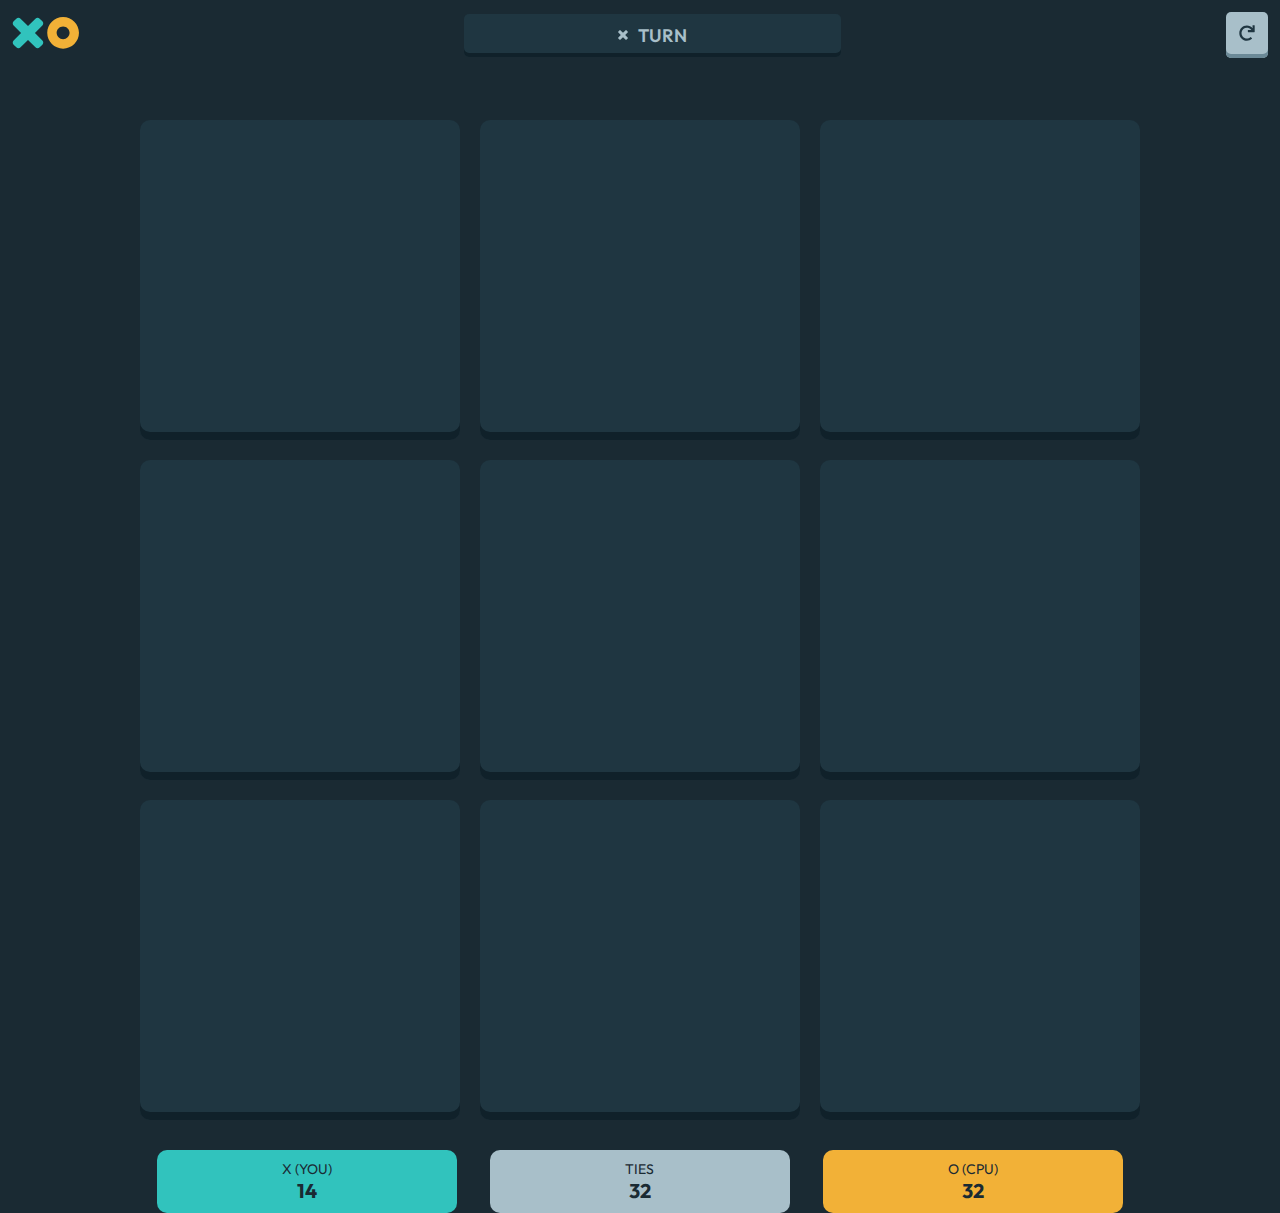
==== homeGame.html @ 48640c66 "feat(add):first commit" ====
<!DOCTYPE html>
<html lang="fr-FR">
	<head>
		<meta charset="UTF-8" />
		<meta name="viewport" content="width=device-width, initial-scale=1.0" />
		<link rel="stylesheet" type="text/css" href="./homeGame.css" />
		<title>Document</title>
	</head>
	<body>
		<header>
			<nav>
				<div class="nav-img">
					<img src="./assets/croix-color-blue.svg" alt="croix-blue" />
					<img src="./assets/oval-orange.svg" alt="oval-orange" />
				</div>
				<div class="turn-di">
					<img src="./assets/croix-silver.svg" alt="croix-silver" />
					<span>TURN</span>
				</div>
				<div class="restart">
					<img src="./assets/restar-icon.svg" alt="restart-icon" />
				</div>
			</nav>
		</header>
		<main>
			<section class="area-game">
				<div class="grid">
					<button class="grid-case"></button>
					<button class="grid-case"></button>
					<button class="grid-case"></button>
					<button class="grid-case"></button>
					<button class="grid-case"></button>
					<button class="grid-case"></button>
					<button class="grid-case"></button>
					<button class="grid-case"></button>
					<button class="grid-case"></button>
				</div>
				<div class="tab-score">
					<div class="first score-tab">
						<span class="little-span">X (YOU)</span>
						<span class="gras-span">14</span>
					</div>
					<div class="second score-tab">
						<span class="little-span">TIES</span>
						<span class="gras-span">32</span>
					</div>
					<div class="third score-tab">
						<span class="little-span">O (CPU)</span>
						<span class="gras-span">32</span>
					</div>
				</div>
			</section>
		</main>
	</body>
</html>
---- homeGame.css ----
@import url("https://fonts.googleapis.com/css2?family=Antonio:wght@100..700&family=Barlow:ital,wght@0,100;0,200;0,300;0,400;0,500;0,600;0,700;0,800;0,900;1,100;1,200;1,300;1,400;1,500;1,600;1,700;1,800;1,900&family=Bayon&family=Big+Shoulders+Display:wght@100..900&family=Chango&family=DM+Serif+Display:ital@0;1&family=Fira+Code:wght@300..700&family=Fraunces:ital,opsz,wght@0,9..144,100..900;1,9..144,100..900&family=Inter:ital,opsz,wght@0,14..32,100..900;1,14..32,100..900&family=JetBrains+Mono:ital,wght@0,100..800;1,100..800&family=Jua&family=Karla:ital,wght@0,200..800;1,200..800&family=League+Spartan:wght@100..900&family=Martian+Mono:wght@100..800&family=Nunito:ital,wght@0,200..1000;1,200..1000&family=Outfit:wght@100..900&family=Pixelify+Sans:wght@400..700&family=Public+Sans:ital,wght@0,100..900;1,100..900&family=Red+Hat+Text:ital,wght@0,300..700;1,300..700&family=Roboto:ital,wght@0,100;0,300;0,400;0,500;0,700;0,900;1,100;1,300;1,400;1,500;1,700;1,900&display=swap");

* {
	padding: 0;
	margin: 0;
	box-sizing: border-box;
}
:root {
	--dark-navy: rgba(26, 42, 51, 1);
	--semi-dark-navi: rgba(31, 54, 65, 1);
	--silver: rgba(168, 191, 201, 1);
	--silver-hover: rgba(219, 232, 237, 1);
	--light-blue: rgba(49, 195, 189, 1);
	--light-blue-hover: rgba(101, 233, 228, 1);
	--light-yellow: rgba(242, 177, 55, 1);
	--light-yellow-hover: rgba(255, 200, 96, 1);
}

body {
	background-color: var(--dark-navy);
	font-family: "Outfit", serif;
	display: flex;
	flex-direction: column;
	gap: 50px;
	align-items: center;
}

header {
	width: 100%;
	display: flex;
}

nav {
	display: flex;
	flex-direction: row;
	justify-content: space-between;
	align-items: center;
	width: 100%;
	padding: 12px;
}

.turn-di {
	display: flex;
	padding: 10px;
	width: 30%;
	align-items: center;
	gap: 10px;
	border-radius: 5px;
	color: var(--silver);
	font-size: 18px;
	justify-content: center;
	font-weight: 600;
	flex-direction: row;
	background-color: var(--semi-dark-navi);
	box-shadow: 0px -4px 0px 0px rgba(16, 33, 42, 1) inset;
}
.turn-di img {
	width: 10px;
}

.restart {
	background-color: var(--silver);
	box-shadow: 0px -4px 0px 0px rgba(107, 137, 151, 1) inset;
	padding: 13px;
	border-radius: 5px;
}
main {
	width: 100%;
	display: flex;
	flex-direction: column;
	align-items: center;
}
.area-game {
	display: flex;
	flex-direction: column;
	gap: 30px;
}

.grid {
	display: grid;
	grid-template-columns: repeat(3, 25vw);
	grid-template-rows: repeat(3, 25vw);
	grid-gap: 20px;
}

.grid-case {
	border-radius: 10px;
	box-shadow: 0px -8px 0px 0px rgba(16, 33, 42, 1) inset;
	background-color: rgba(31, 54, 65, 1);
	border: none;
}
.grid-case img {
	width: 40px;
}

.tab-score {
	display: flex;
	flex-direction: row;
	justify-content: space-around;
}

.score-tab {
	display: flex;
	flex-direction: column;
	padding: 10px;
	width: 30%;
	align-items: center;
	border-radius: 10px;
	color: var(--dark-navy);
}
.first {
	background-color: var(--light-blue);
}
.second {
	background-color: var(--silver);
}
.third {
	background-color: var(--light-yellow);
}

.gras-span {
	font-size: 20px;
	font-weight: 700;
}
.little-span {
	font-weight: 400;
	font-size: 14px;
}
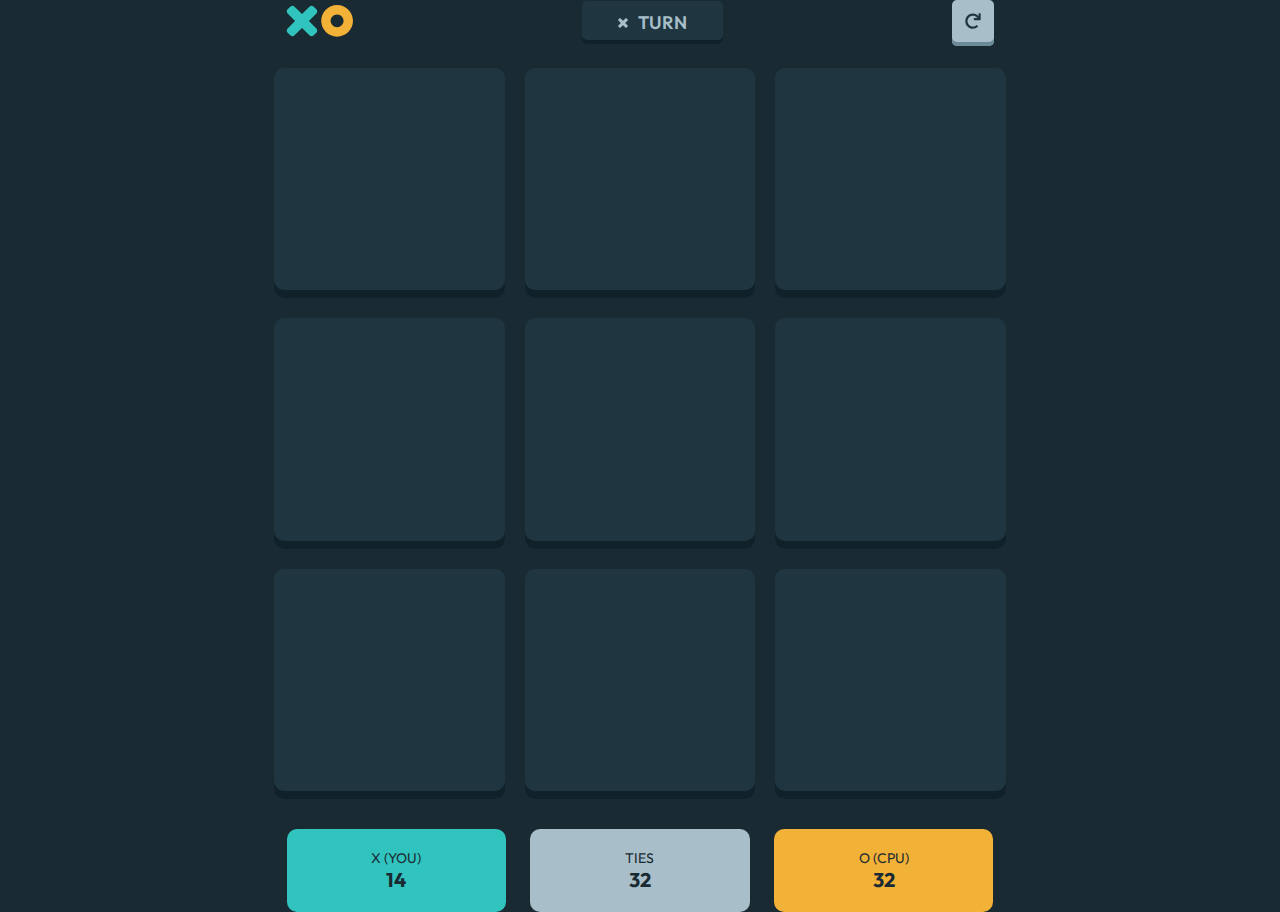
==== commit 0aa3c06d: "feat(add):first commit" ====
--- a/homeGame.html
+++ b/homeGame.html
@@ -3,10 +3,12 @@
 	<head>
 		<meta charset="UTF-8" />
 		<meta name="viewport" content="width=device-width, initial-scale=1.0" />
+		<link rel="stylesheet" href="homeBand.css">
 		<link rel="stylesheet" type="text/css" href="./homeGame.css" />
 		<title>Document</title>
 	</head>
 	<body>
+		<div class="full">
 		<header>
 			<nav>
 				<div class="nav-img">
@@ -51,5 +53,72 @@
 				</div>
 			</section>
 		</main>
-	</body>
+	</div>
+	<!-- <!-- <div class="first-banderole">
+		<span>OH NO, YOU LOST...</span>
+		<div class="img-text">
+			<img src="./assets/oval-orange.svg" alt="oval-orange">
+			<p>TAKES THE ROUND</p>
+		</div>
+		<div class="btn-band">
+			<button class="silver">QUIT</button>
+			<button class="orange">NEXT ROUND	</button>
+		</div>
+	</div> -->
+	<!-- <div class="second-banderole">
+		<span>YOU WON!</span>
+		<div class="img-text">
+			<img src="./assets/croix-color-blue.svg" alt="oval-orange">
+			<p>TAKES THE ROUND</p>
+		</div>
+		<div class="btn-band">
+			<button class="silver">QUIT</button>
+			<button class="orange">NEXT ROUND	</button>
+		</div>
+	</div> -->
+	<!-- <div class="third-banderole">
+
+		<div class="img-text">
+			<p>RESTART GAME?</p>
+		</div>
+		<div class="btn-band">
+			<button class="silver">NO, CANCEL</button>
+			<button class="orange">YES, RESTART</button>
+		</div>
+	</div> -->
+	<!-- <div class="four-banderole">
+		<span>PLAYER 1 WIN!</span>
+		<div class="img-text">
+			<img src="./assets/oval-orange.svg" alt="oval-orange">
+			<p>TAKES THE ROUND</p>
+		</div>
+		<div class="btn-band">
+			<button class="silver">QUIT</button>
+			<button class="orange">NEXT ROUND	</button>
+		</div>
+	</div> -->
+	<!-- <div class="five-banderole">
+		<span>PLAYER 2 WIN!</span>
+		<div class="img-text">
+			<img src="./assets/croix-color-blue.svg" alt="croix-blue">
+			<p>TAKES THE ROUND</p>
+		</div>
+		<div class="btn-band">
+			<button class="silver">QUIT</button>
+			<button class="orange">NEXT ROUND	</button>
+		</div>
+	</div> -->
+	<!-- <div class="six-banderole">
+
+		<div class="img-text">
+
+			<p>ROUND TIED</p>
+		</div>
+		<div class="btn-band">
+			<button class="silver">QUIT</button>
+			<button class="orange">NEXT ROUND	</button>
+		</div>
+	</div> -->
+	<script src="./script.js"></script>
+</body>
 </html>
--- a/homeBand.css
+++ b/homeBand.css
@@ -0,0 +1,437 @@
+@import url("https://fonts.googleapis.com/css2?family=Antonio:wght@100..700&family=Barlow:ital,wght@0,100;0,200;0,300;0,400;0,500;0,600;0,700;0,800;0,900;1,100;1,200;1,300;1,400;1,500;1,600;1,700;1,800;1,900&family=Bayon&family=Big+Shoulders+Display:wght@100..900&family=Chango&family=DM+Serif+Display:ital@0;1&family=Fira+Code:wght@300..700&family=Fraunces:ital,opsz,wght@0,9..144,100..900;1,9..144,100..900&family=Inter:ital,opsz,wght@0,14..32,100..900;1,14..32,100..900&family=JetBrains+Mono:ital,wght@0,100..800;1,100..800&family=Jua&family=Karla:ital,wght@0,200..800;1,200..800&family=League+Spartan:wght@100..900&family=Martian+Mono:wght@100..800&family=Nunito:ital,wght@0,200..1000;1,200..1000&family=Outfit:wght@100..900&family=Pixelify+Sans:wght@400..700&family=Public+Sans:ital,wght@0,100..900;1,100..900&family=Red+Hat+Text:ital,wght@0,300..700;1,300..700&family=Roboto:ital,wght@0,100;0,300;0,400;0,500;0,700;0,900;1,100;1,300;1,400;1,500;1,700;1,900&display=swap");
+
+
+*{
+    padding: 0;
+    margin: 0;
+    box-sizing: border-box;
+}
+
+:root {
+	--dark-navy: rgba(26, 42, 51, 1);
+	--semi-dark-navi: rgba(31, 54, 65, 1);
+	--silver: rgba(168, 191, 201, 1);
+	--silver-hover: rgba(219, 232, 237, 1);
+	--light-blue: rgba(49, 195, 189, 1);
+	--light-blue-hover: rgba(101, 233, 228, 1);
+	--light-yellow: rgba(242, 177, 55, 1);
+	--light-yellow-hover: rgba(255, 200, 96, 1);
+}
+
+
+.first-banderole{
+    position: absolute;
+    display: flex;
+    flex-direction: column;
+    width: 100%;
+    justify-content: center;
+    align-items: center;
+    background-color: var(--semi-dark-navi);
+    top: 275px;
+    height: 30%;
+    gap: 30px;
+	font-family: "Outfit", serif;
+}
+
+.first-banderole span {
+    color: var(--silver);
+    font-size: 14px;
+    font-weight: 700;
+}
+.second-banderole {
+    position: absolute;
+    display: flex;
+    flex-direction: column;
+    width: 100%;
+    justify-content: center;
+    align-items: center;
+    background-color: var(--semi-dark-navi);
+    top: 275px;
+    height: 30%;
+    gap: 30px;
+	font-family: "Outfit", serif;
+}
+
+.img-text{
+    display: flex;
+    flex-direction: row;
+    gap: 8px;
+    align-items: center;
+}
+.img-text p{
+    color: var(--light-yellow);
+    font-size: 24px;
+    font-weight: 700;
+    letter-spacing: 1.5px;
+}
+
+.btn-band{
+    width: 100%;
+    display: flex;
+    justify-content: center;
+    gap: 18px;
+}
+
+.btn-band button{
+    padding: 17px;
+}
+
+.btn-band .silver {
+    width: 100px;
+    border: none;
+    background-color:var(--silver);
+    box-shadow: 0px -4px 0px 0px #6B8997 inset;
+    color: #1A2A33;
+    font-size: 16px;
+    font-weight: 700;
+    letter-spacing: 1px;
+    border-radius: 10px;
+}
+
+.btn-band .orange{
+    width: 200px;
+    border: none;
+    background-color: var(--light-yellow);
+    box-shadow: 0px -4px 0px 0px #CC8B13 inset;
+    color: #1A2A33;
+    font-size: 16px;
+    font-weight: 700;
+    letter-spacing: 1px;
+    border-radius: 10px;
+}
+
+.orange:hover{
+    background-color: var(--light-yellow-hover);
+}
+.silver:hover{
+    background-color: var(--silver-hover);
+}
+
+/* new banderole */
+
+.second-banderole span {
+    color: var(--silver);
+    font-size: 14px;
+    font-weight: 700;
+}
+.second-banderole .img-text{
+    display: flex;
+    flex-direction: row;
+    gap: 8px;
+    align-items: center;
+}
+.second-banderole .img-text p{
+    color: var(--light-blue);
+    font-size: 24px;
+    font-weight: 700;
+    letter-spacing: 1.5px;
+}
+
+.second-banderole .btn-band{
+    width: 100%;
+    display: flex;
+    justify-content: center;
+    gap: 18px;
+}
+
+.second-banderole .btn-band button{
+    padding: 17px;
+}
+
+/* new again */
+
+.third-banderole{
+    position: absolute;
+    display: flex;
+    flex-direction: column;
+    width: 100%;
+    justify-content: center;
+    align-items: center;
+    background-color: var(--semi-dark-navi);
+    top: 275px;
+    height: 30%;
+    gap: 30px;
+	font-family: "Outfit", serif;
+}
+.third-banderole span {
+    color: var(--silver);
+    font-size: 14px;
+    font-weight: 700;
+}
+
+.third-banderole .img-text{
+    display: flex;
+    flex-direction: row;
+    gap: 8px;
+    align-items: center;
+}
+.third-banderole .img-text p{
+    color: var(--silver);
+    font-size: 24px;
+    font-weight: 700;
+    letter-spacing: 1.5px;
+}
+
+.third-banderole .btn-band{
+    width: 100%;
+    display: flex;
+    justify-content: center;
+    gap: 18px;
+}
+
+.third-banderole .btn-band button{
+    padding: 17px;
+}
+
+.third-banderole .btn-band .silver {
+    width: 200px;
+    border: none;
+    background-color:var(--silver);
+    box-shadow: 0px -4px 0px 0px #6B8997 inset;
+    color: #1A2A33;
+    font-size: 16px;
+    font-weight: 700;
+    letter-spacing: 1px;
+    border-radius: 10px;
+}
+
+.third-banderole .btn-band .orange{
+    width: 200px;
+    border: none;
+    background-color: var(--light-yellow);
+    box-shadow: 0px -4px 0px 0px #CC8B13 inset;
+    color: #1A2A33;
+    font-size: 16px;
+    font-weight: 700;
+    letter-spacing: 1px;
+    border-radius: 10px;
+}
+
+/* 4 new again again */
+
+.four-banderole{
+    position: absolute;
+    display: flex;
+    flex-direction: column;
+    width: 100%;
+    justify-content: center;
+    align-items: center;
+    background-color: var(--semi-dark-navi);
+    top: 275px;
+    height: 30%;
+    gap: 30px;
+	font-family: "Outfit", serif;
+}
+.four-banderole span {
+    color: var(--silver);
+    font-size: 14px;
+    font-weight: 700;
+}
+
+.four-banderole .img-text{
+    display: flex;
+    flex-direction: row;
+    gap: 8px;
+    align-items: center;
+}
+.four-banderole .img-text p{
+    color: var(--light-yellow);
+    font-size: 24px;
+    font-weight: 700;
+    letter-spacing: 1.5px;
+}
+
+.four-banderole .btn-band{
+    width: 100%;
+    display: flex;
+    justify-content: center;
+    gap: 18px;
+}
+
+.four-banderole .btn-band button{
+    padding: 17px;
+}
+
+.four-banderole .btn-band .silver {
+    width: 100px;
+    border: none;
+    background-color:var(--silver);
+    box-shadow: 0px -4px 0px 0px #6B8997 inset;
+    color: #1A2A33;
+    font-size: 16px;
+    font-weight: 700;
+    letter-spacing: 1px;
+    border-radius: 10px;
+}
+
+.four-banderole .btn-band .orange{
+    width: 200px;
+    border: none;
+    background-color: var(--light-yellow);
+    box-shadow: 0px -4px 0px 0px #CC8B13 inset;
+    color: #1A2A33;
+    font-size: 16px;
+    font-weight: 700;
+    letter-spacing: 1px;
+    border-radius: 10px;
+}
+
+/* 5 new again again */
+
+.five-banderole{
+    position: absolute;
+    display: flex;
+    flex-direction: column;
+    width: 100%;
+    justify-content: center;
+    align-items: center;
+    background-color: var(--semi-dark-navi);
+    top: 275px;
+    height: 30%;
+    gap: 30px;
+	font-family: "Outfit", serif;
+}
+.five-banderole span {
+    color: var(--silver);
+    font-size: 14px;
+    font-weight: 700;
+}
+
+.five-banderole .img-text{
+    display: flex;
+    flex-direction: row;
+    gap: 8px;
+    align-items: center;
+}
+.five-banderole .img-text p{
+    color: var(--light-blue);
+    font-size: 24px;
+    font-weight: 700;
+    letter-spacing: 1.5px;
+}
+
+.five-banderole .btn-band{
+    width: 100%;
+    display: flex;
+    justify-content: center;
+    gap: 18px;
+}
+
+.five-banderole .btn-band button{
+    padding: 17px;
+}
+
+.five-banderole .btn-band .silver {
+    width: 100px;
+    border: none;
+    background-color:var(--silver);
+    box-shadow: 0px -4px 0px 0px #6B8997 inset;
+    color: #1A2A33;
+    font-size: 16px;
+    font-weight: 700;
+    letter-spacing: 1px;
+    border-radius: 10px;
+}
+
+.five-banderole .btn-band .orange{
+    width: 200px;
+    border: none;
+    background-color: var(--light-yellow);
+    box-shadow: 0px -4px 0px 0px #CC8B13 inset;
+    color: #1A2A33;
+    font-size: 16px;
+    font-weight: 700;
+    letter-spacing: 1px;
+    border-radius: 10px;
+}
+
+/* 6 new again again */
+
+.six-banderole{
+    position: absolute;
+    display: flex;
+    flex-direction: column;
+    width: 100%;
+    justify-content: center;
+    align-items: center;
+    background-color: var(--semi-dark-navi);
+    top: 275px;
+    height: 30%;
+    gap: 30px;
+	font-family: "Outfit", serif;
+}
+
+.six-banderole .img-text{
+    display: flex;
+    flex-direction: row;
+    gap: 8px;
+    align-items: center;
+}
+.six-banderole .img-text p{
+    color: var(--silver);
+    font-size: 24px;
+    font-weight: 700;
+    letter-spacing: 1.5px;
+}
+
+.six-banderole .btn-band{
+    width: 100%;
+    display: flex;
+    justify-content: center;
+    gap: 18px;
+}
+
+.six-banderole .btn-band button{
+    padding: 17px;
+}
+
+.six-banderole .btn-band .silver {
+    width: 100px;
+    border: none;
+    background-color:var(--silver);
+    box-shadow: 0px -4px 0px 0px #6B8997 inset;
+    color: #1A2A33;
+    font-size: 16px;
+    font-weight: 700;
+    letter-spacing: 1px;
+    border-radius: 10px;
+}
+
+.six-banderole .btn-band .orange{
+    width: 200px;
+    border: none;
+    background-color: var(--light-yellow);
+    box-shadow: 0px -4px 0px 0px #CC8B13 inset;
+    color: #1A2A33;
+    font-size: 16px;
+    font-weight: 700;
+    letter-spacing: 1px;
+    border-radius: 10px;
+}
+
+
+@media screen and (min-width:768px) {
+    .img-text img {
+        width: 40px;
+    }
+}
+
+.first-banderole{
+    display: none;
+}
+
+.second-banderole{
+    display: none;
+}
+.third-banderole{
+    display: none;
+}
+.four-banderole{
+    display: none;
+}
+.five-banderole{
+    display: none;
+}
+.six-banderole{
+    display: none;
+}--- a/homeGame.css
+++ b/homeGame.css
@@ -75,11 +75,16 @@
 	flex-direction: column;
 	gap: 30px;
 }
+.full{
+	display: flex;
+	flex-direction: column;
+	gap: 100px;
+}
 
 .grid {
 	display: grid;
-	grid-template-columns: repeat(3, 25vw);
-	grid-template-rows: repeat(3, 25vw);
+	grid-template-columns: repeat(3, 28vw);
+	grid-template-rows: repeat(3, 28vw);
 	grid-gap: 20px;
 }
 
@@ -102,7 +107,7 @@
 .score-tab {
 	display: flex;
 	flex-direction: column;
-	padding: 10px;
+	padding: 20px;
 	width: 30%;
 	align-items: center;
 	border-radius: 10px;
@@ -126,3 +131,56 @@
 	font-weight: 400;
 	font-size: 14px;
 }
+
+@media screen and (min-width:768px) {
+	body{
+		display: flex;
+		flex-direction: column;
+	justify-content: center;
+align-items: center;
+height:100vh ;
+	}
+	.turn-di{
+		width: 20%;
+	}
+	.grid{
+		width: 50%;
+		display: grid;
+		grid-template-columns: repeat(3, 18vw);
+		grid-template-rows: repeat(3, 18vw);
+	}
+	.full{
+		gap: 10px;
+	}
+
+}
+
+@media screen and (min-width:1440px) {
+	.full{
+		width: 50%;
+	}
+
+	.grid{
+		width: 50%;
+		display: grid;
+		grid-template-columns: repeat(3, 10vw);
+		grid-template-rows: repeat(3, 10vw);
+	}
+	nav{
+		width: 70%;
+	}
+	header{
+		display: flex;
+		justify-content: center;
+		align-items: center;
+	}
+	.full{
+		gap: 10px;
+	}
+	.tab-score .score-tab{
+		padding: 10px;
+	}
+}
+button {
+	cursor: pointer;
+}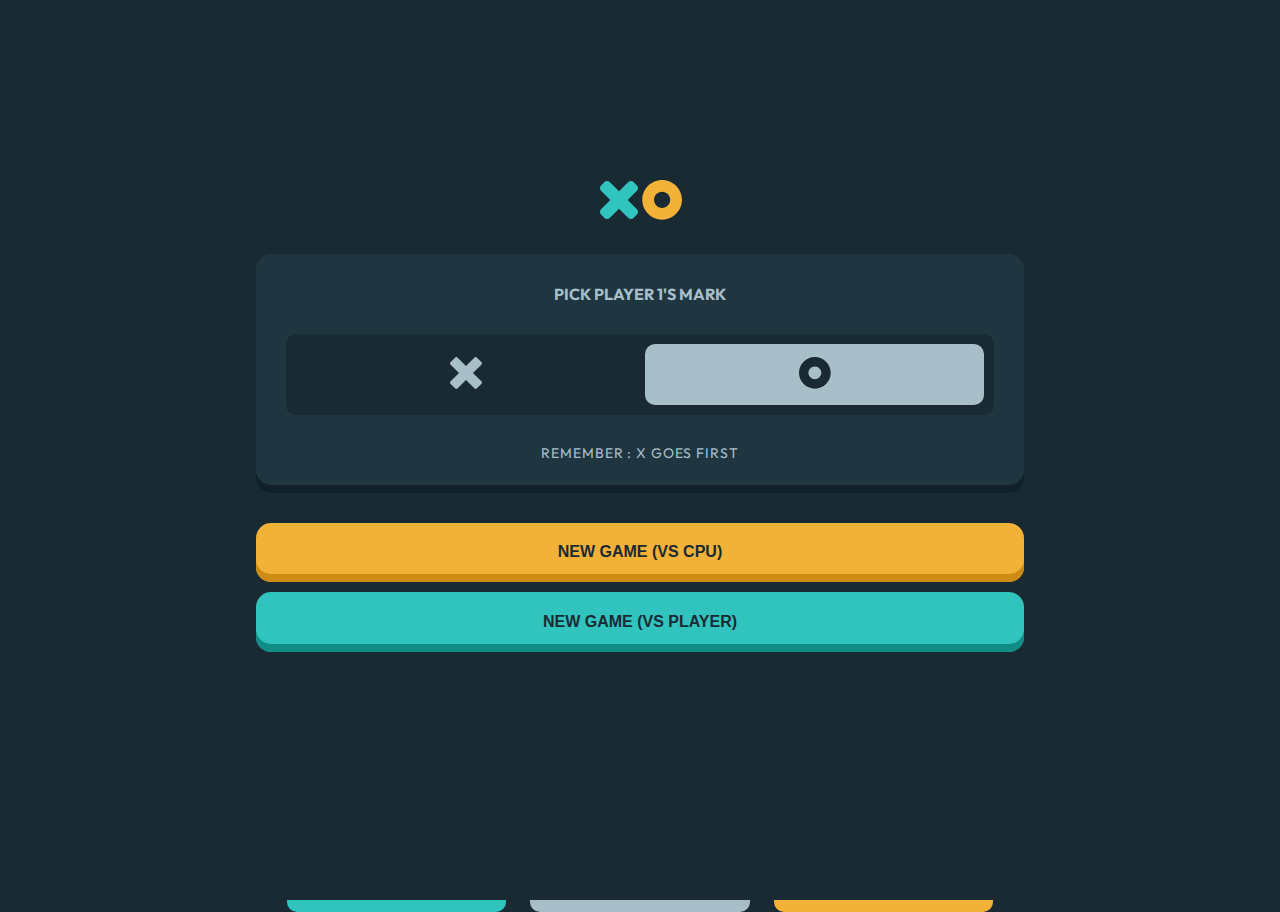
==== commit 7d7879ca: "feat(add):first comit" ====
--- a/homeGame.html
+++ b/homeGame.html
@@ -3,58 +3,62 @@
 	<head>
 		<meta charset="UTF-8" />
 		<meta name="viewport" content="width=device-width, initial-scale=1.0" />
-		<link rel="stylesheet" href="homeBand.css">
+		<link rel="stylesheet" href="homeBand.css" />
 		<link rel="stylesheet" type="text/css" href="./homeGame.css" />
 		<title>Document</title>
 	</head>
 	<body>
 		<div class="full">
-		<header>
-			<nav>
-				<div class="nav-img">
-					<img src="./assets/croix-color-blue.svg" alt="croix-blue" />
-					<img src="./assets/oval-orange.svg" alt="oval-orange" />
-				</div>
-				<div class="turn-di">
-					<img src="./assets/croix-silver.svg" alt="croix-silver" />
-					<span>TURN</span>
-				</div>
-				<div class="restart">
-					<img src="./assets/restar-icon.svg" alt="restart-icon" />
-				</div>
-			</nav>
-		</header>
-		<main>
-			<section class="area-game">
-				<div class="grid">
-					<button class="grid-case"></button>
-					<button class="grid-case"></button>
-					<button class="grid-case"></button>
-					<button class="grid-case"></button>
-					<button class="grid-case"></button>
-					<button class="grid-case"></button>
-					<button class="grid-case"></button>
-					<button class="grid-case"></button>
-					<button class="grid-case"></button>
-				</div>
-				<div class="tab-score">
-					<div class="first score-tab">
-						<span class="little-span">X (YOU)</span>
-						<span class="gras-span">14</span>
+			<header>
+				<nav>
+					<div class="nav-img">
+						<img src="./assets/croix-color-blue.svg" alt="croix-blue" />
+						<img src="./assets/oval-orange.svg" alt="oval-orange" />
 					</div>
-					<div class="second score-tab">
-						<span class="little-span">TIES</span>
-						<span class="gras-span">32</span>
+					<div class="turn-di">
+						<img
+							id="img-turn"
+							src="./assets/croix-silver.svg"
+							alt="croix-silver"
+						/>
+						<span>TURN</span>
 					</div>
-					<div class="third score-tab">
-						<span class="little-span">O (CPU)</span>
-						<span class="gras-span">32</span>
+					<div class="restart">
+						<img src="./assets/restar-icon.svg" alt="restart-icon" />
 					</div>
-				</div>
-			</section>
-		</main>
-	</div>
-	<!-- <!-- <div class="first-banderole">
+				</nav>
+			</header>
+			<main>
+				<section class="area-game">
+					<div class="grid">
+						<button class="grid-case"></button>
+						<button class="grid-case"></button>
+						<button class="grid-case"></button>
+						<button class="grid-case"></button>
+						<button class="grid-case"></button>
+						<button class="grid-case"></button>
+						<button class="grid-case"></button>
+						<button class="grid-case"></button>
+						<button class="grid-case"></button>
+					</div>
+					<div class="tab-score">
+						<div class="first score-tab">
+							<span class="little-span">X (YOU)</span>
+							<span class="gras-span">14</span>
+						</div>
+						<div class="second score-tab">
+							<span class="little-span">TIES</span>
+							<span class="gras-span">32</span>
+						</div>
+						<div class="third score-tab">
+							<span class="little-span">O (CPU)</span>
+							<span class="gras-span">32</span>
+						</div>
+					</div>
+				</section>
+			</main>
+		</div>
+		<!-- <div class="first-banderole">
 		<span>OH NO, YOU LOST...</span>
 		<div class="img-text">
 			<img src="./assets/oval-orange.svg" alt="oval-orange">
@@ -65,7 +69,7 @@
 			<button class="orange">NEXT ROUND	</button>
 		</div>
 	</div> -->
-	<!-- <div class="second-banderole">
+		<!-- <div class="second-banderole">
 		<span>YOU WON!</span>
 		<div class="img-text">
 			<img src="./assets/croix-color-blue.svg" alt="oval-orange">
@@ -76,7 +80,7 @@
 			<button class="orange">NEXT ROUND	</button>
 		</div>
 	</div> -->
-	<!-- <div class="third-banderole">
+		<!-- <div class="third-banderole">
 
 		<div class="img-text">
 			<p>RESTART GAME?</p>
@@ -86,7 +90,7 @@
 			<button class="orange">YES, RESTART</button>
 		</div>
 	</div> -->
-	<!-- <div class="four-banderole">
+		<!-- <div class="four-banderole">
 		<span>PLAYER 1 WIN!</span>
 		<div class="img-text">
 			<img src="./assets/oval-orange.svg" alt="oval-orange">
@@ -97,7 +101,7 @@
 			<button class="orange">NEXT ROUND	</button>
 		</div>
 	</div> -->
-	<!-- <div class="five-banderole">
+		<!-- <div class="five-banderole">
 		<span>PLAYER 2 WIN!</span>
 		<div class="img-text">
 			<img src="./assets/croix-color-blue.svg" alt="croix-blue">
@@ -108,7 +112,7 @@
 			<button class="orange">NEXT ROUND	</button>
 		</div>
 	</div> -->
-	<!-- <div class="six-banderole">
+		<!-- <div class="six-banderole">
 
 		<div class="img-text">
 
@@ -119,6 +123,38 @@
 			<button class="orange">NEXT ROUND	</button>
 		</div>
 	</div> -->
-	<script src="./script.js"></script>
-</body>
+		<div class="startgame">
+			<main>
+				<div class="img-head">
+					<img src="./assets/croix-color-blue.svg" alt="croix" />
+					<img src="./assets/oval-orange.svg" alt="rond" />
+				</div>
+				<div class="btn-choose">
+					<span class="tilte">PICK PLAYER 1'S MARK</span>
+					<div class="btn-div">
+						<button class="croix-btn">
+							<img
+								id="croixChangeContent"
+								src="./assets/croix-silver.svg"
+								alt="croix-selector"
+							/>
+						</button>
+						<button class="rond-btn">
+							<img
+								id="ovalContent"
+								src="./assets/oval-silver.svg"
+								alt="rond-selector"
+							/>
+						</button>
+					</div>
+					<span class="tilte-two">REMEMBER : X GOES FIRST</span>
+				</div>
+				<div class="footer">
+					<a href="#"><button class="yellow-btn">NEW GAME (VS CPU)</button></a>
+					<a href="#"><button class="blue-btn">NEW GAME (VS PLAYER)</button></a>
+				</div>
+			</main>
+		</div>
+		<script src="./script.js"></script>
+	</body>
 </html>
--- a/homeBand.css
+++ b/homeBand.css
@@ -1,10 +1,9 @@
 @import url("https://fonts.googleapis.com/css2?family=Antonio:wght@100..700&family=Barlow:ital,wght@0,100;0,200;0,300;0,400;0,500;0,600;0,700;0,800;0,900;1,100;1,200;1,300;1,400;1,500;1,600;1,700;1,800;1,900&family=Bayon&family=Big+Shoulders+Display:wght@100..900&family=Chango&family=DM+Serif+Display:ital@0;1&family=Fira+Code:wght@300..700&family=Fraunces:ital,opsz,wght@0,9..144,100..900;1,9..144,100..900&family=Inter:ital,opsz,wght@0,14..32,100..900;1,14..32,100..900&family=JetBrains+Mono:ital,wght@0,100..800;1,100..800&family=Jua&family=Karla:ital,wght@0,200..800;1,200..800&family=League+Spartan:wght@100..900&family=Martian+Mono:wght@100..800&family=Nunito:ital,wght@0,200..1000;1,200..1000&family=Outfit:wght@100..900&family=Pixelify+Sans:wght@400..700&family=Public+Sans:ital,wght@0,100..900;1,100..900&family=Red+Hat+Text:ital,wght@0,300..700;1,300..700&family=Roboto:ital,wght@0,100;0,300;0,400;0,500;0,700;0,900;1,100;1,300;1,400;1,500;1,700;1,900&display=swap");
 
-
-*{
-    padding: 0;
-    margin: 0;
-    box-sizing: border-box;
+* {
+	padding: 0;
+	margin: 0;
+	box-sizing: border-box;
 }
 
 :root {
@@ -18,420 +17,418 @@
 	--light-yellow-hover: rgba(255, 200, 96, 1);
 }
 
-
-.first-banderole{
-    position: absolute;
-    display: flex;
-    flex-direction: column;
-    width: 100%;
-    justify-content: center;
-    align-items: center;
-    background-color: var(--semi-dark-navi);
-    top: 275px;
-    height: 30%;
-    gap: 30px;
+.first-banderole {
+	position: absolute;
+	display: flex;
+	flex-direction: column;
+	width: 100%;
+	justify-content: center;
+	align-items: center;
+	background-color: var(--semi-dark-navi);
+	top: 275px;
+	height: 30%;
+	gap: 30px;
 	font-family: "Outfit", serif;
 }
 
 .first-banderole span {
-    color: var(--silver);
-    font-size: 14px;
-    font-weight: 700;
+	color: var(--silver);
+	font-size: 14px;
+	font-weight: 700;
 }
 .second-banderole {
-    position: absolute;
-    display: flex;
-    flex-direction: column;
-    width: 100%;
-    justify-content: center;
-    align-items: center;
-    background-color: var(--semi-dark-navi);
-    top: 275px;
-    height: 30%;
-    gap: 30px;
-	font-family: "Outfit", serif;
-}
-
-.img-text{
-    display: flex;
-    flex-direction: row;
-    gap: 8px;
-    align-items: center;
-}
-.img-text p{
-    color: var(--light-yellow);
-    font-size: 24px;
-    font-weight: 700;
-    letter-spacing: 1.5px;
-}
-
-.btn-band{
-    width: 100%;
-    display: flex;
-    justify-content: center;
-    gap: 18px;
-}
-
-.btn-band button{
-    padding: 17px;
+	position: absolute;
+	display: flex;
+	flex-direction: column;
+	width: 100%;
+	justify-content: center;
+	align-items: center;
+	background-color: var(--semi-dark-navi);
+	top: 275px;
+	height: 30%;
+	gap: 30px;
+	font-family: "Outfit", serif;
+}
+
+.img-text {
+	display: flex;
+	flex-direction: row;
+	gap: 8px;
+	align-items: center;
+}
+.img-text p {
+	color: var(--light-yellow);
+	font-size: 24px;
+	font-weight: 700;
+	letter-spacing: 1.5px;
+}
+
+.btn-band {
+	width: 100%;
+	display: flex;
+	justify-content: center;
+	gap: 18px;
+}
+
+.btn-band button {
+	padding: 17px;
 }
 
 .btn-band .silver {
-    width: 100px;
-    border: none;
-    background-color:var(--silver);
-    box-shadow: 0px -4px 0px 0px #6B8997 inset;
-    color: #1A2A33;
-    font-size: 16px;
-    font-weight: 700;
-    letter-spacing: 1px;
-    border-radius: 10px;
-}
-
-.btn-band .orange{
-    width: 200px;
-    border: none;
-    background-color: var(--light-yellow);
-    box-shadow: 0px -4px 0px 0px #CC8B13 inset;
-    color: #1A2A33;
-    font-size: 16px;
-    font-weight: 700;
-    letter-spacing: 1px;
-    border-radius: 10px;
-}
-
-.orange:hover{
-    background-color: var(--light-yellow-hover);
-}
-.silver:hover{
-    background-color: var(--silver-hover);
+	width: 100px;
+	border: none;
+	background-color: var(--silver);
+	box-shadow: 0px -4px 0px 0px #6b8997 inset;
+	color: #1a2a33;
+	font-size: 16px;
+	font-weight: 700;
+	letter-spacing: 1px;
+	border-radius: 10px;
+}
+
+.btn-band .orange {
+	width: 200px;
+	border: none;
+	background-color: var(--light-yellow);
+	box-shadow: 0px -4px 0px 0px #cc8b13 inset;
+	color: #1a2a33;
+	font-size: 16px;
+	font-weight: 700;
+	letter-spacing: 1px;
+	border-radius: 10px;
+}
+
+.orange:hover {
+	background-color: var(--light-yellow-hover);
+}
+.silver:hover {
+	background-color: var(--silver-hover);
 }
 
 /* new banderole */
 
 .second-banderole span {
-    color: var(--silver);
-    font-size: 14px;
-    font-weight: 700;
-}
-.second-banderole .img-text{
-    display: flex;
-    flex-direction: row;
-    gap: 8px;
-    align-items: center;
-}
-.second-banderole .img-text p{
-    color: var(--light-blue);
-    font-size: 24px;
-    font-weight: 700;
-    letter-spacing: 1.5px;
-}
-
-.second-banderole .btn-band{
-    width: 100%;
-    display: flex;
-    justify-content: center;
-    gap: 18px;
-}
-
-.second-banderole .btn-band button{
-    padding: 17px;
+	color: var(--silver);
+	font-size: 14px;
+	font-weight: 700;
+}
+.second-banderole .img-text {
+	display: flex;
+	flex-direction: row;
+	gap: 8px;
+	align-items: center;
+}
+.second-banderole .img-text p {
+	color: var(--light-blue);
+	font-size: 24px;
+	font-weight: 700;
+	letter-spacing: 1.5px;
+}
+
+.second-banderole .btn-band {
+	width: 100%;
+	display: flex;
+	justify-content: center;
+	gap: 18px;
+}
+
+.second-banderole .btn-band button {
+	padding: 17px;
 }
 
 /* new again */
 
-.third-banderole{
-    position: absolute;
-    display: flex;
-    flex-direction: column;
-    width: 100%;
-    justify-content: center;
-    align-items: center;
-    background-color: var(--semi-dark-navi);
-    top: 275px;
-    height: 30%;
-    gap: 30px;
+.third-banderole {
+	position: absolute;
+	display: flex;
+	flex-direction: column;
+	width: 100%;
+	justify-content: center;
+	align-items: center;
+	background-color: var(--semi-dark-navi);
+	top: 275px;
+	height: 30%;
+	gap: 30px;
 	font-family: "Outfit", serif;
 }
 .third-banderole span {
-    color: var(--silver);
-    font-size: 14px;
-    font-weight: 700;
-}
-
-.third-banderole .img-text{
-    display: flex;
-    flex-direction: row;
-    gap: 8px;
-    align-items: center;
-}
-.third-banderole .img-text p{
-    color: var(--silver);
-    font-size: 24px;
-    font-weight: 700;
-    letter-spacing: 1.5px;
-}
-
-.third-banderole .btn-band{
-    width: 100%;
-    display: flex;
-    justify-content: center;
-    gap: 18px;
-}
-
-.third-banderole .btn-band button{
-    padding: 17px;
+	color: var(--silver);
+	font-size: 14px;
+	font-weight: 700;
+}
+
+.third-banderole .img-text {
+	display: flex;
+	flex-direction: row;
+	gap: 8px;
+	align-items: center;
+}
+.third-banderole .img-text p {
+	color: var(--silver);
+	font-size: 24px;
+	font-weight: 700;
+	letter-spacing: 1.5px;
+}
+
+.third-banderole .btn-band {
+	width: 100%;
+	display: flex;
+	justify-content: center;
+	gap: 18px;
+}
+
+.third-banderole .btn-band button {
+	padding: 17px;
 }
 
 .third-banderole .btn-band .silver {
-    width: 200px;
-    border: none;
-    background-color:var(--silver);
-    box-shadow: 0px -4px 0px 0px #6B8997 inset;
-    color: #1A2A33;
-    font-size: 16px;
-    font-weight: 700;
-    letter-spacing: 1px;
-    border-radius: 10px;
-}
-
-.third-banderole .btn-band .orange{
-    width: 200px;
-    border: none;
-    background-color: var(--light-yellow);
-    box-shadow: 0px -4px 0px 0px #CC8B13 inset;
-    color: #1A2A33;
-    font-size: 16px;
-    font-weight: 700;
-    letter-spacing: 1px;
-    border-radius: 10px;
+	width: 200px;
+	border: none;
+	background-color: var(--silver);
+	box-shadow: 0px -4px 0px 0px #6b8997 inset;
+	color: #1a2a33;
+	font-size: 16px;
+	font-weight: 700;
+	letter-spacing: 1px;
+	border-radius: 10px;
+}
+
+.third-banderole .btn-band .orange {
+	width: 200px;
+	border: none;
+	background-color: var(--light-yellow);
+	box-shadow: 0px -4px 0px 0px #cc8b13 inset;
+	color: #1a2a33;
+	font-size: 16px;
+	font-weight: 700;
+	letter-spacing: 1px;
+	border-radius: 10px;
 }
 
 /* 4 new again again */
 
-.four-banderole{
-    position: absolute;
-    display: flex;
-    flex-direction: column;
-    width: 100%;
-    justify-content: center;
-    align-items: center;
-    background-color: var(--semi-dark-navi);
-    top: 275px;
-    height: 30%;
-    gap: 30px;
+.four-banderole {
+	position: absolute;
+	display: flex;
+	flex-direction: column;
+	width: 100%;
+	justify-content: center;
+	align-items: center;
+	background-color: var(--semi-dark-navi);
+	top: 275px;
+	height: 30%;
+	gap: 30px;
 	font-family: "Outfit", serif;
 }
 .four-banderole span {
-    color: var(--silver);
-    font-size: 14px;
-    font-weight: 700;
-}
-
-.four-banderole .img-text{
-    display: flex;
-    flex-direction: row;
-    gap: 8px;
-    align-items: center;
-}
-.four-banderole .img-text p{
-    color: var(--light-yellow);
-    font-size: 24px;
-    font-weight: 700;
-    letter-spacing: 1.5px;
-}
-
-.four-banderole .btn-band{
-    width: 100%;
-    display: flex;
-    justify-content: center;
-    gap: 18px;
-}
-
-.four-banderole .btn-band button{
-    padding: 17px;
+	color: var(--silver);
+	font-size: 14px;
+	font-weight: 700;
+}
+
+.four-banderole .img-text {
+	display: flex;
+	flex-direction: row;
+	gap: 8px;
+	align-items: center;
+}
+.four-banderole .img-text p {
+	color: var(--light-yellow);
+	font-size: 24px;
+	font-weight: 700;
+	letter-spacing: 1.5px;
+}
+
+.four-banderole .btn-band {
+	width: 100%;
+	display: flex;
+	justify-content: center;
+	gap: 18px;
+}
+
+.four-banderole .btn-band button {
+	padding: 17px;
 }
 
 .four-banderole .btn-band .silver {
-    width: 100px;
-    border: none;
-    background-color:var(--silver);
-    box-shadow: 0px -4px 0px 0px #6B8997 inset;
-    color: #1A2A33;
-    font-size: 16px;
-    font-weight: 700;
-    letter-spacing: 1px;
-    border-radius: 10px;
-}
-
-.four-banderole .btn-band .orange{
-    width: 200px;
-    border: none;
-    background-color: var(--light-yellow);
-    box-shadow: 0px -4px 0px 0px #CC8B13 inset;
-    color: #1A2A33;
-    font-size: 16px;
-    font-weight: 700;
-    letter-spacing: 1px;
-    border-radius: 10px;
+	width: 100px;
+	border: none;
+	background-color: var(--silver);
+	box-shadow: 0px -4px 0px 0px #6b8997 inset;
+	color: #1a2a33;
+	font-size: 16px;
+	font-weight: 700;
+	letter-spacing: 1px;
+	border-radius: 10px;
+}
+
+.four-banderole .btn-band .orange {
+	width: 200px;
+	border: none;
+	background-color: var(--light-yellow);
+	box-shadow: 0px -4px 0px 0px #cc8b13 inset;
+	color: #1a2a33;
+	font-size: 16px;
+	font-weight: 700;
+	letter-spacing: 1px;
+	border-radius: 10px;
 }
 
 /* 5 new again again */
 
-.five-banderole{
-    position: absolute;
-    display: flex;
-    flex-direction: column;
-    width: 100%;
-    justify-content: center;
-    align-items: center;
-    background-color: var(--semi-dark-navi);
-    top: 275px;
-    height: 30%;
-    gap: 30px;
+.five-banderole {
+	position: absolute;
+	display: flex;
+	flex-direction: column;
+	width: 100%;
+	justify-content: center;
+	align-items: center;
+	background-color: var(--semi-dark-navi);
+	top: 275px;
+	height: 30%;
+	gap: 30px;
 	font-family: "Outfit", serif;
 }
 .five-banderole span {
-    color: var(--silver);
-    font-size: 14px;
-    font-weight: 700;
-}
-
-.five-banderole .img-text{
-    display: flex;
-    flex-direction: row;
-    gap: 8px;
-    align-items: center;
-}
-.five-banderole .img-text p{
-    color: var(--light-blue);
-    font-size: 24px;
-    font-weight: 700;
-    letter-spacing: 1.5px;
-}
-
-.five-banderole .btn-band{
-    width: 100%;
-    display: flex;
-    justify-content: center;
-    gap: 18px;
-}
-
-.five-banderole .btn-band button{
-    padding: 17px;
+	color: var(--silver);
+	font-size: 14px;
+	font-weight: 700;
+}
+
+.five-banderole .img-text {
+	display: flex;
+	flex-direction: row;
+	gap: 8px;
+	align-items: center;
+}
+.five-banderole .img-text p {
+	color: var(--light-blue);
+	font-size: 24px;
+	font-weight: 700;
+	letter-spacing: 1.5px;
+}
+
+.five-banderole .btn-band {
+	width: 100%;
+	display: flex;
+	justify-content: center;
+	gap: 18px;
+}
+
+.five-banderole .btn-band button {
+	padding: 17px;
 }
 
 .five-banderole .btn-band .silver {
-    width: 100px;
-    border: none;
-    background-color:var(--silver);
-    box-shadow: 0px -4px 0px 0px #6B8997 inset;
-    color: #1A2A33;
-    font-size: 16px;
-    font-weight: 700;
-    letter-spacing: 1px;
-    border-radius: 10px;
-}
-
-.five-banderole .btn-band .orange{
-    width: 200px;
-    border: none;
-    background-color: var(--light-yellow);
-    box-shadow: 0px -4px 0px 0px #CC8B13 inset;
-    color: #1A2A33;
-    font-size: 16px;
-    font-weight: 700;
-    letter-spacing: 1px;
-    border-radius: 10px;
+	width: 100px;
+	border: none;
+	background-color: var(--silver);
+	box-shadow: 0px -4px 0px 0px #6b8997 inset;
+	color: #1a2a33;
+	font-size: 16px;
+	font-weight: 700;
+	letter-spacing: 1px;
+	border-radius: 10px;
+}
+
+.five-banderole .btn-band .orange {
+	width: 200px;
+	border: none;
+	background-color: var(--light-yellow);
+	box-shadow: 0px -4px 0px 0px #cc8b13 inset;
+	color: #1a2a33;
+	font-size: 16px;
+	font-weight: 700;
+	letter-spacing: 1px;
+	border-radius: 10px;
 }
 
 /* 6 new again again */
 
-.six-banderole{
-    position: absolute;
-    display: flex;
-    flex-direction: column;
-    width: 100%;
-    justify-content: center;
-    align-items: center;
-    background-color: var(--semi-dark-navi);
-    top: 275px;
-    height: 30%;
-    gap: 30px;
-	font-family: "Outfit", serif;
-}
-
-.six-banderole .img-text{
-    display: flex;
-    flex-direction: row;
-    gap: 8px;
-    align-items: center;
-}
-.six-banderole .img-text p{
-    color: var(--silver);
-    font-size: 24px;
-    font-weight: 700;
-    letter-spacing: 1.5px;
-}
-
-.six-banderole .btn-band{
-    width: 100%;
-    display: flex;
-    justify-content: center;
-    gap: 18px;
-}
-
-.six-banderole .btn-band button{
-    padding: 17px;
+.six-banderole {
+	position: absolute;
+	display: flex;
+	flex-direction: column;
+	width: 100%;
+	justify-content: center;
+	align-items: center;
+	background-color: var(--semi-dark-navi);
+	top: 275px;
+	height: 30%;
+	gap: 30px;
+	font-family: "Outfit", serif;
+}
+
+.six-banderole .img-text {
+	display: flex;
+	flex-direction: row;
+	gap: 8px;
+	align-items: center;
+}
+.six-banderole .img-text p {
+	color: var(--silver);
+	font-size: 24px;
+	font-weight: 700;
+	letter-spacing: 1.5px;
+}
+
+.six-banderole .btn-band {
+	width: 100%;
+	display: flex;
+	justify-content: center;
+	gap: 18px;
+}
+
+.six-banderole .btn-band button {
+	padding: 17px;
 }
 
 .six-banderole .btn-band .silver {
-    width: 100px;
-    border: none;
-    background-color:var(--silver);
-    box-shadow: 0px -4px 0px 0px #6B8997 inset;
-    color: #1A2A33;
-    font-size: 16px;
-    font-weight: 700;
-    letter-spacing: 1px;
-    border-radius: 10px;
-}
-
-.six-banderole .btn-band .orange{
-    width: 200px;
-    border: none;
-    background-color: var(--light-yellow);
-    box-shadow: 0px -4px 0px 0px #CC8B13 inset;
-    color: #1A2A33;
-    font-size: 16px;
-    font-weight: 700;
-    letter-spacing: 1px;
-    border-radius: 10px;
-}
-
-
-@media screen and (min-width:768px) {
-    .img-text img {
-        width: 40px;
-    }
-}
-
-.first-banderole{
-    display: none;
-}
-
-.second-banderole{
-    display: none;
-}
-.third-banderole{
-    display: none;
-}
-.four-banderole{
-    display: none;
-}
-.five-banderole{
-    display: none;
-}
-.six-banderole{
-    display: none;
-}+	width: 100px;
+	border: none;
+	background-color: var(--silver);
+	box-shadow: 0px -4px 0px 0px #6b8997 inset;
+	color: #1a2a33;
+	font-size: 16px;
+	font-weight: 700;
+	letter-spacing: 1px;
+	border-radius: 10px;
+}
+
+.six-banderole .btn-band .orange {
+	width: 200px;
+	border: none;
+	background-color: var(--light-yellow);
+	box-shadow: 0px -4px 0px 0px #cc8b13 inset;
+	color: #1a2a33;
+	font-size: 16px;
+	font-weight: 700;
+	letter-spacing: 1px;
+	border-radius: 10px;
+}
+
+@media screen and (min-width: 768px) {
+	.img-text img {
+		width: 40px;
+	}
+}
+
+.first-banderole {
+	display: none;
+}
+
+.second-banderole {
+	display: none;
+}
+.third-banderole {
+	display: none;
+}
+.four-banderole {
+	display: none;
+}
+.five-banderole {
+	display: none;
+}
+.six-banderole {
+	display: none;
+}
--- a/homeGame.css
+++ b/homeGame.css
@@ -25,6 +25,148 @@
 	align-items: center;
 }
 
+.startgame {
+	position: absolute;
+	background-color: var(--dark-navy);
+	top: 0;
+	bottom: 0;
+	right: 0;
+	left: 0;
+	display: flex;
+	justify-content: center;
+	align-items: center;
+}
+
+.startgame main {
+	width: 90%;
+	height: 70%;
+	display: flex;
+	align-items: center;
+	flex-direction: column;
+	gap: 30px;
+}
+.startgame .img-head img {
+	width: 40px;
+}
+
+.startgame .btn-choose {
+	width: 100%;
+	border-radius: 15px;
+	box-shadow: 0px -8px 0px 0px rgba(16, 33, 42, 1) inset;
+	display: flex;
+	flex-direction: column;
+	color: var(--silver);
+	align-items: center;
+	background-color: var(--semi-dark-navi);
+	gap: 30px;
+	padding: 30px;
+	justify-content: center;
+}
+
+.startgame .btn-choose button {
+	width: 50%;
+	padding: 13px;
+}
+.startgame .croix-btn {
+	background-color: transparent;
+	border-radius: 10px;
+}
+.startgame .rond-btn {
+	background-color: var(--silver);
+	border-radius: 10px;
+}
+
+.startgame .tilte {
+	font-size: 16px;
+	font-weight: 700;
+}
+
+.startgame .tilte-two {
+	font-size: 14px;
+	font-weight: 400;
+	line-height: 17.64px;
+	letter-spacing: 0.875px;
+	text-align: center;
+}
+
+.startgame .btn-div {
+	width: 100%;
+	padding: 10px;
+	display: flex;
+	flex-direction: row;
+	gap: 10px;
+	border-radius: 10px;
+	background-color: var(--dark-navy);
+}
+
+.startgame button {
+	cursor: pointer;
+	border: none;
+}
+
+.startgame .footer {
+	display: flex;
+	flex-direction: column;
+	width: 100%;
+	gap: 10px;
+}
+
+.startgame .yellow-btn {
+	background-color: var(--light-yellow);
+	color: var(--dark-navy);
+	padding: 1.3rem;
+	width: 100%;
+	margin: auto;
+	border-radius: 15px;
+	box-shadow: 0px -8px 0px 0px rgba(204, 139, 19, 1) inset;
+	font-size: 16px;
+	font-weight: 700;
+	text-align: center;
+}
+.startgame .blue-btn {
+	background-color: var(--light-blue);
+	color: var(--dark-navy);
+	padding: 1.3rem;
+	border-radius: 15px;
+	width: 100%;
+	box-shadow: 0px -8px 0px 0px rgba(17, 140, 135, 1) inset;
+	font-size: 16px;
+	font-weight: 700;
+	text-align: center;
+}
+
+.startgame .blue-btn:hover {
+	background-color: var(--light-blue-hover);
+}
+.startgame .yellow-btn:hover {
+	background-color: var(--light-yellow-hover);
+}
+.startgame .croix-btn:hover {
+	background-color: rgba(168, 191, 201, 0.05);
+}
+
+@media screen and (min-width: 768px) {
+	.startgame main {
+		width: 60%;
+		height: 60%;
+	}
+	.startgame .img-head img {
+		width: 40px;
+	}
+}
+
+@media screen and (min-width: 1440px) {
+	.startgame main {
+		width: 35%;
+		height: 50%;
+	}
+	.startgame .img-head img {
+		width: 40px;
+	}
+}
+
+/* new-page */
+
 header {
 	width: 100%;
 	display: flex;
@@ -63,6 +205,7 @@
 	box-shadow: 0px -4px 0px 0px rgba(107, 137, 151, 1) inset;
 	padding: 13px;
 	border-radius: 5px;
+	cursor: pointer;
 }
 main {
 	width: 100%;
@@ -75,7 +218,7 @@
 	flex-direction: column;
 	gap: 30px;
 }
-.full{
+.full {
 	display: flex;
 	flex-direction: column;
 	gap: 100px;
@@ -132,55 +275,54 @@
 	font-size: 14px;
 }
 
-@media screen and (min-width:768px) {
-	body{
+@media screen and (min-width: 768px) {
+	body {
 		display: flex;
 		flex-direction: column;
-	justify-content: center;
-align-items: center;
-height:100vh ;
-	}
-	.turn-di{
+		justify-content: center;
+		align-items: center;
+		height: 100vh;
+	}
+	.turn-di {
 		width: 20%;
 	}
-	.grid{
+	.grid {
 		width: 50%;
 		display: grid;
 		grid-template-columns: repeat(3, 18vw);
 		grid-template-rows: repeat(3, 18vw);
 	}
-	.full{
+	.full {
 		gap: 10px;
 	}
-
-}
-
-@media screen and (min-width:1440px) {
-	.full{
+}
+
+@media screen and (min-width: 1440px) {
+	.full {
 		width: 50%;
 	}
 
-	.grid{
+	.grid {
 		width: 50%;
 		display: grid;
 		grid-template-columns: repeat(3, 10vw);
 		grid-template-rows: repeat(3, 10vw);
 	}
-	nav{
+	nav {
 		width: 70%;
 	}
-	header{
+	header {
 		display: flex;
 		justify-content: center;
 		align-items: center;
 	}
-	.full{
+	.full {
 		gap: 10px;
 	}
-	.tab-score .score-tab{
+	.tab-score .score-tab {
 		padding: 10px;
 	}
 }
 button {
 	cursor: pointer;
-}+}
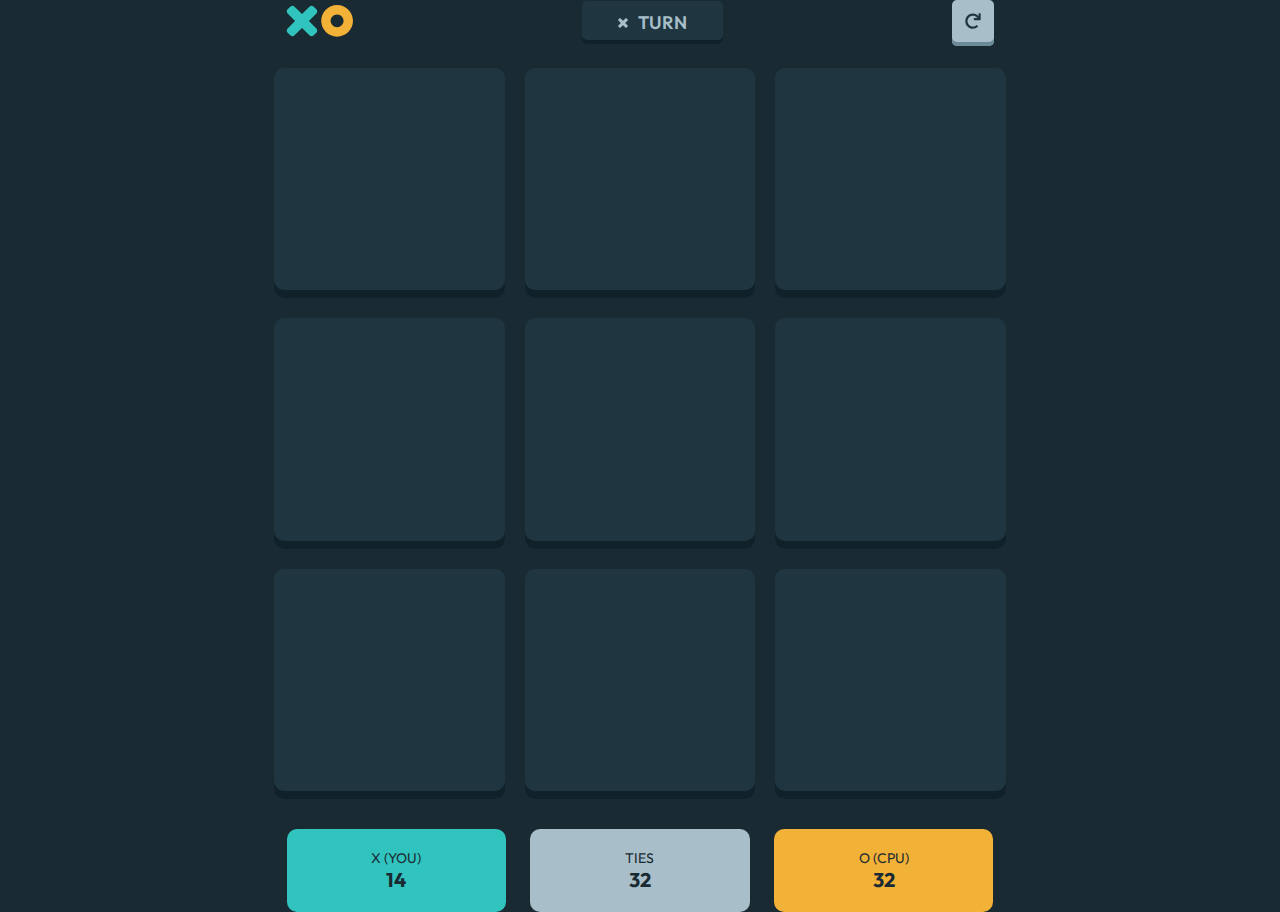
==== commit 359d6d90: "Merge branch 'main' of https://github.com/ONeugnot/tic-tac-toe" ====
--- a/homeGame.html
+++ b/homeGame.html
@@ -3,62 +3,58 @@
 	<head>
 		<meta charset="UTF-8" />
 		<meta name="viewport" content="width=device-width, initial-scale=1.0" />
-		<link rel="stylesheet" href="homeBand.css" />
+		<link rel="stylesheet" href="homeBand.css">
 		<link rel="stylesheet" type="text/css" href="./homeGame.css" />
 		<title>Document</title>
 	</head>
 	<body>
 		<div class="full">
-			<header>
-				<nav>
-					<div class="nav-img">
-						<img src="./assets/croix-color-blue.svg" alt="croix-blue" />
-						<img src="./assets/oval-orange.svg" alt="oval-orange" />
+		<header>
+			<nav>
+				<div class="nav-img">
+					<img src="./assets/croix-color-blue.svg" alt="croix-blue" />
+					<img src="./assets/oval-orange.svg" alt="oval-orange" />
+				</div>
+				<div class="turn-di">
+					<img src="./assets/croix-silver.svg" alt="croix-silver" />
+					<span>TURN</span>
+				</div>
+				<div class="restart">
+					<img src="./assets/restar-icon.svg" alt="restart-icon" />
+				</div>
+			</nav>
+		</header>
+		<main>
+			<section class="area-game">
+				<div class="grid">
+					<button class="grid-case"></button>
+					<button class="grid-case"></button>
+					<button class="grid-case"></button>
+					<button class="grid-case"></button>
+					<button class="grid-case"></button>
+					<button class="grid-case"></button>
+					<button class="grid-case"></button>
+					<button class="grid-case"></button>
+					<button class="grid-case"></button>
+				</div>
+				<div class="tab-score">
+					<div class="first score-tab">
+						<span class="little-span">X (YOU)</span>
+						<span class="gras-span">14</span>
 					</div>
-					<div class="turn-di">
-						<img
-							id="img-turn"
-							src="./assets/croix-silver.svg"
-							alt="croix-silver"
-						/>
-						<span>TURN</span>
+					<div class="second score-tab">
+						<span class="little-span">TIES</span>
+						<span class="gras-span">32</span>
 					</div>
-					<div class="restart">
-						<img src="./assets/restar-icon.svg" alt="restart-icon" />
+					<div class="third score-tab">
+						<span class="little-span">O (CPU)</span>
+						<span class="gras-span">32</span>
 					</div>
-				</nav>
-			</header>
-			<main>
-				<section class="area-game">
-					<div class="grid">
-						<button class="grid-case"></button>
-						<button class="grid-case"></button>
-						<button class="grid-case"></button>
-						<button class="grid-case"></button>
-						<button class="grid-case"></button>
-						<button class="grid-case"></button>
-						<button class="grid-case"></button>
-						<button class="grid-case"></button>
-						<button class="grid-case"></button>
-					</div>
-					<div class="tab-score">
-						<div class="first score-tab">
-							<span class="little-span">X (YOU)</span>
-							<span class="gras-span">14</span>
-						</div>
-						<div class="second score-tab">
-							<span class="little-span">TIES</span>
-							<span class="gras-span">32</span>
-						</div>
-						<div class="third score-tab">
-							<span class="little-span">O (CPU)</span>
-							<span class="gras-span">32</span>
-						</div>
-					</div>
-				</section>
-			</main>
-		</div>
-		<!-- <div class="first-banderole">
+				</div>
+			</section>
+		</main>
+	</div>
+	<!-- <!-- <div class="first-banderole">
 		<span>OH NO, YOU LOST...</span>
 		<div class="img-text">
 			<img src="./assets/oval-orange.svg" alt="oval-orange">
@@ -69,7 +65,7 @@
 			<button class="orange">NEXT ROUND	</button>
 		</div>
 	</div> -->
-		<!-- <div class="second-banderole">
+	<!-- <div class="second-banderole">
 		<span>YOU WON!</span>
 		<div class="img-text">
 			<img src="./assets/croix-color-blue.svg" alt="oval-orange">
@@ -80,7 +76,7 @@
 			<button class="orange">NEXT ROUND	</button>
 		</div>
 	</div> -->
-		<!-- <div class="third-banderole">
+	<!-- <div class="third-banderole">
 
 		<div class="img-text">
 			<p>RESTART GAME?</p>
@@ -90,7 +86,7 @@
 			<button class="orange">YES, RESTART</button>
 		</div>
 	</div> -->
-		<!-- <div class="four-banderole">
+	<!-- <div class="four-banderole">
 		<span>PLAYER 1 WIN!</span>
 		<div class="img-text">
 			<img src="./assets/oval-orange.svg" alt="oval-orange">
@@ -101,7 +97,7 @@
 			<button class="orange">NEXT ROUND	</button>
 		</div>
 	</div> -->
-		<!-- <div class="five-banderole">
+	<!-- <div class="five-banderole">
 		<span>PLAYER 2 WIN!</span>
 		<div class="img-text">
 			<img src="./assets/croix-color-blue.svg" alt="croix-blue">
@@ -112,7 +108,7 @@
 			<button class="orange">NEXT ROUND	</button>
 		</div>
 	</div> -->
-		<!-- <div class="six-banderole">
+	<!-- <div class="six-banderole">
 
 		<div class="img-text">
 
@@ -123,38 +119,6 @@
 			<button class="orange">NEXT ROUND	</button>
 		</div>
 	</div> -->
-		<div class="startgame">
-			<main>
-				<div class="img-head">
-					<img src="./assets/croix-color-blue.svg" alt="croix" />
-					<img src="./assets/oval-orange.svg" alt="rond" />
-				</div>
-				<div class="btn-choose">
-					<span class="tilte">PICK PLAYER 1'S MARK</span>
-					<div class="btn-div">
-						<button class="croix-btn">
-							<img
-								id="croixChangeContent"
-								src="./assets/croix-silver.svg"
-								alt="croix-selector"
-							/>
-						</button>
-						<button class="rond-btn">
-							<img
-								id="ovalContent"
-								src="./assets/oval-silver.svg"
-								alt="rond-selector"
-							/>
-						</button>
-					</div>
-					<span class="tilte-two">REMEMBER : X GOES FIRST</span>
-				</div>
-				<div class="footer">
-					<a href="#"><button class="yellow-btn">NEW GAME (VS CPU)</button></a>
-					<a href="#"><button class="blue-btn">NEW GAME (VS PLAYER)</button></a>
-				</div>
-			</main>
-		</div>
-		<script src="./script.js"></script>
-	</body>
+	<script src="./script.js"></script>
+</body>
 </html>
--- a/homeBand.css
+++ b/homeBand.css
@@ -1,9 +1,10 @@
 @import url("https://fonts.googleapis.com/css2?family=Antonio:wght@100..700&family=Barlow:ital,wght@0,100;0,200;0,300;0,400;0,500;0,600;0,700;0,800;0,900;1,100;1,200;1,300;1,400;1,500;1,600;1,700;1,800;1,900&family=Bayon&family=Big+Shoulders+Display:wght@100..900&family=Chango&family=DM+Serif+Display:ital@0;1&family=Fira+Code:wght@300..700&family=Fraunces:ital,opsz,wght@0,9..144,100..900;1,9..144,100..900&family=Inter:ital,opsz,wght@0,14..32,100..900;1,14..32,100..900&family=JetBrains+Mono:ital,wght@0,100..800;1,100..800&family=Jua&family=Karla:ital,wght@0,200..800;1,200..800&family=League+Spartan:wght@100..900&family=Martian+Mono:wght@100..800&family=Nunito:ital,wght@0,200..1000;1,200..1000&family=Outfit:wght@100..900&family=Pixelify+Sans:wght@400..700&family=Public+Sans:ital,wght@0,100..900;1,100..900&family=Red+Hat+Text:ital,wght@0,300..700;1,300..700&family=Roboto:ital,wght@0,100;0,300;0,400;0,500;0,700;0,900;1,100;1,300;1,400;1,500;1,700;1,900&display=swap");
 
-* {
-	padding: 0;
-	margin: 0;
-	box-sizing: border-box;
+
+*{
+    padding: 0;
+    margin: 0;
+    box-sizing: border-box;
 }
 
 :root {
@@ -17,418 +18,420 @@
 	--light-yellow-hover: rgba(255, 200, 96, 1);
 }
 
-.first-banderole {
-	position: absolute;
-	display: flex;
-	flex-direction: column;
-	width: 100%;
-	justify-content: center;
-	align-items: center;
-	background-color: var(--semi-dark-navi);
-	top: 275px;
-	height: 30%;
-	gap: 30px;
+
+.first-banderole{
+    position: absolute;
+    display: flex;
+    flex-direction: column;
+    width: 100%;
+    justify-content: center;
+    align-items: center;
+    background-color: var(--semi-dark-navi);
+    top: 275px;
+    height: 30%;
+    gap: 30px;
 	font-family: "Outfit", serif;
 }
 
 .first-banderole span {
-	color: var(--silver);
-	font-size: 14px;
-	font-weight: 700;
+    color: var(--silver);
+    font-size: 14px;
+    font-weight: 700;
 }
 .second-banderole {
-	position: absolute;
-	display: flex;
-	flex-direction: column;
-	width: 100%;
-	justify-content: center;
-	align-items: center;
-	background-color: var(--semi-dark-navi);
-	top: 275px;
-	height: 30%;
-	gap: 30px;
-	font-family: "Outfit", serif;
-}
-
-.img-text {
-	display: flex;
-	flex-direction: row;
-	gap: 8px;
-	align-items: center;
-}
-.img-text p {
-	color: var(--light-yellow);
-	font-size: 24px;
-	font-weight: 700;
-	letter-spacing: 1.5px;
-}
-
-.btn-band {
-	width: 100%;
-	display: flex;
-	justify-content: center;
-	gap: 18px;
-}
-
-.btn-band button {
-	padding: 17px;
+    position: absolute;
+    display: flex;
+    flex-direction: column;
+    width: 100%;
+    justify-content: center;
+    align-items: center;
+    background-color: var(--semi-dark-navi);
+    top: 275px;
+    height: 30%;
+    gap: 30px;
+	font-family: "Outfit", serif;
+}
+
+.img-text{
+    display: flex;
+    flex-direction: row;
+    gap: 8px;
+    align-items: center;
+}
+.img-text p{
+    color: var(--light-yellow);
+    font-size: 24px;
+    font-weight: 700;
+    letter-spacing: 1.5px;
+}
+
+.btn-band{
+    width: 100%;
+    display: flex;
+    justify-content: center;
+    gap: 18px;
+}
+
+.btn-band button{
+    padding: 17px;
 }
 
 .btn-band .silver {
-	width: 100px;
-	border: none;
-	background-color: var(--silver);
-	box-shadow: 0px -4px 0px 0px #6b8997 inset;
-	color: #1a2a33;
-	font-size: 16px;
-	font-weight: 700;
-	letter-spacing: 1px;
-	border-radius: 10px;
-}
-
-.btn-band .orange {
-	width: 200px;
-	border: none;
-	background-color: var(--light-yellow);
-	box-shadow: 0px -4px 0px 0px #cc8b13 inset;
-	color: #1a2a33;
-	font-size: 16px;
-	font-weight: 700;
-	letter-spacing: 1px;
-	border-radius: 10px;
-}
-
-.orange:hover {
-	background-color: var(--light-yellow-hover);
-}
-.silver:hover {
-	background-color: var(--silver-hover);
+    width: 100px;
+    border: none;
+    background-color:var(--silver);
+    box-shadow: 0px -4px 0px 0px #6B8997 inset;
+    color: #1A2A33;
+    font-size: 16px;
+    font-weight: 700;
+    letter-spacing: 1px;
+    border-radius: 10px;
+}
+
+.btn-band .orange{
+    width: 200px;
+    border: none;
+    background-color: var(--light-yellow);
+    box-shadow: 0px -4px 0px 0px #CC8B13 inset;
+    color: #1A2A33;
+    font-size: 16px;
+    font-weight: 700;
+    letter-spacing: 1px;
+    border-radius: 10px;
+}
+
+.orange:hover{
+    background-color: var(--light-yellow-hover);
+}
+.silver:hover{
+    background-color: var(--silver-hover);
 }
 
 /* new banderole */
 
 .second-banderole span {
-	color: var(--silver);
-	font-size: 14px;
-	font-weight: 700;
-}
-.second-banderole .img-text {
-	display: flex;
-	flex-direction: row;
-	gap: 8px;
-	align-items: center;
-}
-.second-banderole .img-text p {
-	color: var(--light-blue);
-	font-size: 24px;
-	font-weight: 700;
-	letter-spacing: 1.5px;
-}
-
-.second-banderole .btn-band {
-	width: 100%;
-	display: flex;
-	justify-content: center;
-	gap: 18px;
-}
-
-.second-banderole .btn-band button {
-	padding: 17px;
+    color: var(--silver);
+    font-size: 14px;
+    font-weight: 700;
+}
+.second-banderole .img-text{
+    display: flex;
+    flex-direction: row;
+    gap: 8px;
+    align-items: center;
+}
+.second-banderole .img-text p{
+    color: var(--light-blue);
+    font-size: 24px;
+    font-weight: 700;
+    letter-spacing: 1.5px;
+}
+
+.second-banderole .btn-band{
+    width: 100%;
+    display: flex;
+    justify-content: center;
+    gap: 18px;
+}
+
+.second-banderole .btn-band button{
+    padding: 17px;
 }
 
 /* new again */
 
-.third-banderole {
-	position: absolute;
-	display: flex;
-	flex-direction: column;
-	width: 100%;
-	justify-content: center;
-	align-items: center;
-	background-color: var(--semi-dark-navi);
-	top: 275px;
-	height: 30%;
-	gap: 30px;
+.third-banderole{
+    position: absolute;
+    display: flex;
+    flex-direction: column;
+    width: 100%;
+    justify-content: center;
+    align-items: center;
+    background-color: var(--semi-dark-navi);
+    top: 275px;
+    height: 30%;
+    gap: 30px;
 	font-family: "Outfit", serif;
 }
 .third-banderole span {
-	color: var(--silver);
-	font-size: 14px;
-	font-weight: 700;
-}
-
-.third-banderole .img-text {
-	display: flex;
-	flex-direction: row;
-	gap: 8px;
-	align-items: center;
-}
-.third-banderole .img-text p {
-	color: var(--silver);
-	font-size: 24px;
-	font-weight: 700;
-	letter-spacing: 1.5px;
-}
-
-.third-banderole .btn-band {
-	width: 100%;
-	display: flex;
-	justify-content: center;
-	gap: 18px;
-}
-
-.third-banderole .btn-band button {
-	padding: 17px;
+    color: var(--silver);
+    font-size: 14px;
+    font-weight: 700;
+}
+
+.third-banderole .img-text{
+    display: flex;
+    flex-direction: row;
+    gap: 8px;
+    align-items: center;
+}
+.third-banderole .img-text p{
+    color: var(--silver);
+    font-size: 24px;
+    font-weight: 700;
+    letter-spacing: 1.5px;
+}
+
+.third-banderole .btn-band{
+    width: 100%;
+    display: flex;
+    justify-content: center;
+    gap: 18px;
+}
+
+.third-banderole .btn-band button{
+    padding: 17px;
 }
 
 .third-banderole .btn-band .silver {
-	width: 200px;
-	border: none;
-	background-color: var(--silver);
-	box-shadow: 0px -4px 0px 0px #6b8997 inset;
-	color: #1a2a33;
-	font-size: 16px;
-	font-weight: 700;
-	letter-spacing: 1px;
-	border-radius: 10px;
-}
-
-.third-banderole .btn-band .orange {
-	width: 200px;
-	border: none;
-	background-color: var(--light-yellow);
-	box-shadow: 0px -4px 0px 0px #cc8b13 inset;
-	color: #1a2a33;
-	font-size: 16px;
-	font-weight: 700;
-	letter-spacing: 1px;
-	border-radius: 10px;
+    width: 200px;
+    border: none;
+    background-color:var(--silver);
+    box-shadow: 0px -4px 0px 0px #6B8997 inset;
+    color: #1A2A33;
+    font-size: 16px;
+    font-weight: 700;
+    letter-spacing: 1px;
+    border-radius: 10px;
+}
+
+.third-banderole .btn-band .orange{
+    width: 200px;
+    border: none;
+    background-color: var(--light-yellow);
+    box-shadow: 0px -4px 0px 0px #CC8B13 inset;
+    color: #1A2A33;
+    font-size: 16px;
+    font-weight: 700;
+    letter-spacing: 1px;
+    border-radius: 10px;
 }
 
 /* 4 new again again */
 
-.four-banderole {
-	position: absolute;
-	display: flex;
-	flex-direction: column;
-	width: 100%;
-	justify-content: center;
-	align-items: center;
-	background-color: var(--semi-dark-navi);
-	top: 275px;
-	height: 30%;
-	gap: 30px;
+.four-banderole{
+    position: absolute;
+    display: flex;
+    flex-direction: column;
+    width: 100%;
+    justify-content: center;
+    align-items: center;
+    background-color: var(--semi-dark-navi);
+    top: 275px;
+    height: 30%;
+    gap: 30px;
 	font-family: "Outfit", serif;
 }
 .four-banderole span {
-	color: var(--silver);
-	font-size: 14px;
-	font-weight: 700;
-}
-
-.four-banderole .img-text {
-	display: flex;
-	flex-direction: row;
-	gap: 8px;
-	align-items: center;
-}
-.four-banderole .img-text p {
-	color: var(--light-yellow);
-	font-size: 24px;
-	font-weight: 700;
-	letter-spacing: 1.5px;
-}
-
-.four-banderole .btn-band {
-	width: 100%;
-	display: flex;
-	justify-content: center;
-	gap: 18px;
-}
-
-.four-banderole .btn-band button {
-	padding: 17px;
+    color: var(--silver);
+    font-size: 14px;
+    font-weight: 700;
+}
+
+.four-banderole .img-text{
+    display: flex;
+    flex-direction: row;
+    gap: 8px;
+    align-items: center;
+}
+.four-banderole .img-text p{
+    color: var(--light-yellow);
+    font-size: 24px;
+    font-weight: 700;
+    letter-spacing: 1.5px;
+}
+
+.four-banderole .btn-band{
+    width: 100%;
+    display: flex;
+    justify-content: center;
+    gap: 18px;
+}
+
+.four-banderole .btn-band button{
+    padding: 17px;
 }
 
 .four-banderole .btn-band .silver {
-	width: 100px;
-	border: none;
-	background-color: var(--silver);
-	box-shadow: 0px -4px 0px 0px #6b8997 inset;
-	color: #1a2a33;
-	font-size: 16px;
-	font-weight: 700;
-	letter-spacing: 1px;
-	border-radius: 10px;
-}
-
-.four-banderole .btn-band .orange {
-	width: 200px;
-	border: none;
-	background-color: var(--light-yellow);
-	box-shadow: 0px -4px 0px 0px #cc8b13 inset;
-	color: #1a2a33;
-	font-size: 16px;
-	font-weight: 700;
-	letter-spacing: 1px;
-	border-radius: 10px;
+    width: 100px;
+    border: none;
+    background-color:var(--silver);
+    box-shadow: 0px -4px 0px 0px #6B8997 inset;
+    color: #1A2A33;
+    font-size: 16px;
+    font-weight: 700;
+    letter-spacing: 1px;
+    border-radius: 10px;
+}
+
+.four-banderole .btn-band .orange{
+    width: 200px;
+    border: none;
+    background-color: var(--light-yellow);
+    box-shadow: 0px -4px 0px 0px #CC8B13 inset;
+    color: #1A2A33;
+    font-size: 16px;
+    font-weight: 700;
+    letter-spacing: 1px;
+    border-radius: 10px;
 }
 
 /* 5 new again again */
 
-.five-banderole {
-	position: absolute;
-	display: flex;
-	flex-direction: column;
-	width: 100%;
-	justify-content: center;
-	align-items: center;
-	background-color: var(--semi-dark-navi);
-	top: 275px;
-	height: 30%;
-	gap: 30px;
+.five-banderole{
+    position: absolute;
+    display: flex;
+    flex-direction: column;
+    width: 100%;
+    justify-content: center;
+    align-items: center;
+    background-color: var(--semi-dark-navi);
+    top: 275px;
+    height: 30%;
+    gap: 30px;
 	font-family: "Outfit", serif;
 }
 .five-banderole span {
-	color: var(--silver);
-	font-size: 14px;
-	font-weight: 700;
-}
-
-.five-banderole .img-text {
-	display: flex;
-	flex-direction: row;
-	gap: 8px;
-	align-items: center;
-}
-.five-banderole .img-text p {
-	color: var(--light-blue);
-	font-size: 24px;
-	font-weight: 700;
-	letter-spacing: 1.5px;
-}
-
-.five-banderole .btn-band {
-	width: 100%;
-	display: flex;
-	justify-content: center;
-	gap: 18px;
-}
-
-.five-banderole .btn-band button {
-	padding: 17px;
+    color: var(--silver);
+    font-size: 14px;
+    font-weight: 700;
+}
+
+.five-banderole .img-text{
+    display: flex;
+    flex-direction: row;
+    gap: 8px;
+    align-items: center;
+}
+.five-banderole .img-text p{
+    color: var(--light-blue);
+    font-size: 24px;
+    font-weight: 700;
+    letter-spacing: 1.5px;
+}
+
+.five-banderole .btn-band{
+    width: 100%;
+    display: flex;
+    justify-content: center;
+    gap: 18px;
+}
+
+.five-banderole .btn-band button{
+    padding: 17px;
 }
 
 .five-banderole .btn-band .silver {
-	width: 100px;
-	border: none;
-	background-color: var(--silver);
-	box-shadow: 0px -4px 0px 0px #6b8997 inset;
-	color: #1a2a33;
-	font-size: 16px;
-	font-weight: 700;
-	letter-spacing: 1px;
-	border-radius: 10px;
-}
-
-.five-banderole .btn-band .orange {
-	width: 200px;
-	border: none;
-	background-color: var(--light-yellow);
-	box-shadow: 0px -4px 0px 0px #cc8b13 inset;
-	color: #1a2a33;
-	font-size: 16px;
-	font-weight: 700;
-	letter-spacing: 1px;
-	border-radius: 10px;
+    width: 100px;
+    border: none;
+    background-color:var(--silver);
+    box-shadow: 0px -4px 0px 0px #6B8997 inset;
+    color: #1A2A33;
+    font-size: 16px;
+    font-weight: 700;
+    letter-spacing: 1px;
+    border-radius: 10px;
+}
+
+.five-banderole .btn-band .orange{
+    width: 200px;
+    border: none;
+    background-color: var(--light-yellow);
+    box-shadow: 0px -4px 0px 0px #CC8B13 inset;
+    color: #1A2A33;
+    font-size: 16px;
+    font-weight: 700;
+    letter-spacing: 1px;
+    border-radius: 10px;
 }
 
 /* 6 new again again */
 
-.six-banderole {
-	position: absolute;
-	display: flex;
-	flex-direction: column;
-	width: 100%;
-	justify-content: center;
-	align-items: center;
-	background-color: var(--semi-dark-navi);
-	top: 275px;
-	height: 30%;
-	gap: 30px;
-	font-family: "Outfit", serif;
-}
-
-.six-banderole .img-text {
-	display: flex;
-	flex-direction: row;
-	gap: 8px;
-	align-items: center;
-}
-.six-banderole .img-text p {
-	color: var(--silver);
-	font-size: 24px;
-	font-weight: 700;
-	letter-spacing: 1.5px;
-}
-
-.six-banderole .btn-band {
-	width: 100%;
-	display: flex;
-	justify-content: center;
-	gap: 18px;
-}
-
-.six-banderole .btn-band button {
-	padding: 17px;
+.six-banderole{
+    position: absolute;
+    display: flex;
+    flex-direction: column;
+    width: 100%;
+    justify-content: center;
+    align-items: center;
+    background-color: var(--semi-dark-navi);
+    top: 275px;
+    height: 30%;
+    gap: 30px;
+	font-family: "Outfit", serif;
+}
+
+.six-banderole .img-text{
+    display: flex;
+    flex-direction: row;
+    gap: 8px;
+    align-items: center;
+}
+.six-banderole .img-text p{
+    color: var(--silver);
+    font-size: 24px;
+    font-weight: 700;
+    letter-spacing: 1.5px;
+}
+
+.six-banderole .btn-band{
+    width: 100%;
+    display: flex;
+    justify-content: center;
+    gap: 18px;
+}
+
+.six-banderole .btn-band button{
+    padding: 17px;
 }
 
 .six-banderole .btn-band .silver {
-	width: 100px;
-	border: none;
-	background-color: var(--silver);
-	box-shadow: 0px -4px 0px 0px #6b8997 inset;
-	color: #1a2a33;
-	font-size: 16px;
-	font-weight: 700;
-	letter-spacing: 1px;
-	border-radius: 10px;
-}
-
-.six-banderole .btn-band .orange {
-	width: 200px;
-	border: none;
-	background-color: var(--light-yellow);
-	box-shadow: 0px -4px 0px 0px #cc8b13 inset;
-	color: #1a2a33;
-	font-size: 16px;
-	font-weight: 700;
-	letter-spacing: 1px;
-	border-radius: 10px;
-}
-
-@media screen and (min-width: 768px) {
-	.img-text img {
-		width: 40px;
-	}
-}
-
-.first-banderole {
-	display: none;
-}
-
-.second-banderole {
-	display: none;
-}
-.third-banderole {
-	display: none;
-}
-.four-banderole {
-	display: none;
-}
-.five-banderole {
-	display: none;
-}
-.six-banderole {
-	display: none;
-}
+    width: 100px;
+    border: none;
+    background-color:var(--silver);
+    box-shadow: 0px -4px 0px 0px #6B8997 inset;
+    color: #1A2A33;
+    font-size: 16px;
+    font-weight: 700;
+    letter-spacing: 1px;
+    border-radius: 10px;
+}
+
+.six-banderole .btn-band .orange{
+    width: 200px;
+    border: none;
+    background-color: var(--light-yellow);
+    box-shadow: 0px -4px 0px 0px #CC8B13 inset;
+    color: #1A2A33;
+    font-size: 16px;
+    font-weight: 700;
+    letter-spacing: 1px;
+    border-radius: 10px;
+}
+
+
+@media screen and (min-width:768px) {
+    .img-text img {
+        width: 40px;
+    }
+}
+
+.first-banderole{
+    display: none;
+}
+
+.second-banderole{
+    display: none;
+}
+.third-banderole{
+    display: none;
+}
+.four-banderole{
+    display: none;
+}
+.five-banderole{
+    display: none;
+}
+.six-banderole{
+    display: none;
+}--- a/homeGame.css
+++ b/homeGame.css
@@ -24,148 +24,6 @@
 	gap: 50px;
 	align-items: center;
 }
-
-.startgame {
-	position: absolute;
-	background-color: var(--dark-navy);
-	top: 0;
-	bottom: 0;
-	right: 0;
-	left: 0;
-	display: flex;
-	justify-content: center;
-	align-items: center;
-}
-
-.startgame main {
-	width: 90%;
-	height: 70%;
-	display: flex;
-	align-items: center;
-	flex-direction: column;
-	gap: 30px;
-}
-.startgame .img-head img {
-	width: 40px;
-}
-
-.startgame .btn-choose {
-	width: 100%;
-	border-radius: 15px;
-	box-shadow: 0px -8px 0px 0px rgba(16, 33, 42, 1) inset;
-	display: flex;
-	flex-direction: column;
-	color: var(--silver);
-	align-items: center;
-	background-color: var(--semi-dark-navi);
-	gap: 30px;
-	padding: 30px;
-	justify-content: center;
-}
-
-.startgame .btn-choose button {
-	width: 50%;
-	padding: 13px;
-}
-.startgame .croix-btn {
-	background-color: transparent;
-	border-radius: 10px;
-}
-.startgame .rond-btn {
-	background-color: var(--silver);
-	border-radius: 10px;
-}
-
-.startgame .tilte {
-	font-size: 16px;
-	font-weight: 700;
-}
-
-.startgame .tilte-two {
-	font-size: 14px;
-	font-weight: 400;
-	line-height: 17.64px;
-	letter-spacing: 0.875px;
-	text-align: center;
-}
-
-.startgame .btn-div {
-	width: 100%;
-	padding: 10px;
-	display: flex;
-	flex-direction: row;
-	gap: 10px;
-	border-radius: 10px;
-	background-color: var(--dark-navy);
-}
-
-.startgame button {
-	cursor: pointer;
-	border: none;
-}
-
-.startgame .footer {
-	display: flex;
-	flex-direction: column;
-	width: 100%;
-	gap: 10px;
-}
-
-.startgame .yellow-btn {
-	background-color: var(--light-yellow);
-	color: var(--dark-navy);
-	padding: 1.3rem;
-	width: 100%;
-	margin: auto;
-	border-radius: 15px;
-	box-shadow: 0px -8px 0px 0px rgba(204, 139, 19, 1) inset;
-	font-size: 16px;
-	font-weight: 700;
-	text-align: center;
-}
-.startgame .blue-btn {
-	background-color: var(--light-blue);
-	color: var(--dark-navy);
-	padding: 1.3rem;
-	border-radius: 15px;
-	width: 100%;
-	box-shadow: 0px -8px 0px 0px rgba(17, 140, 135, 1) inset;
-	font-size: 16px;
-	font-weight: 700;
-	text-align: center;
-}
-
-.startgame .blue-btn:hover {
-	background-color: var(--light-blue-hover);
-}
-.startgame .yellow-btn:hover {
-	background-color: var(--light-yellow-hover);
-}
-.startgame .croix-btn:hover {
-	background-color: rgba(168, 191, 201, 0.05);
-}
-
-@media screen and (min-width: 768px) {
-	.startgame main {
-		width: 60%;
-		height: 60%;
-	}
-	.startgame .img-head img {
-		width: 40px;
-	}
-}
-
-@media screen and (min-width: 1440px) {
-	.startgame main {
-		width: 35%;
-		height: 50%;
-	}
-	.startgame .img-head img {
-		width: 40px;
-	}
-}
-
-/* new-page */
 
 header {
 	width: 100%;
@@ -205,7 +63,6 @@
 	box-shadow: 0px -4px 0px 0px rgba(107, 137, 151, 1) inset;
 	padding: 13px;
 	border-radius: 5px;
-	cursor: pointer;
 }
 main {
 	width: 100%;
@@ -218,7 +75,7 @@
 	flex-direction: column;
 	gap: 30px;
 }
-.full {
+.full{
 	display: flex;
 	flex-direction: column;
 	gap: 100px;
@@ -275,54 +132,55 @@
 	font-size: 14px;
 }
 
-@media screen and (min-width: 768px) {
-	body {
+@media screen and (min-width:768px) {
+	body{
 		display: flex;
 		flex-direction: column;
-		justify-content: center;
-		align-items: center;
-		height: 100vh;
+	justify-content: center;
+align-items: center;
+height:100vh ;
 	}
-	.turn-di {
+	.turn-di{
 		width: 20%;
 	}
-	.grid {
+	.grid{
 		width: 50%;
 		display: grid;
 		grid-template-columns: repeat(3, 18vw);
 		grid-template-rows: repeat(3, 18vw);
 	}
-	.full {
+	.full{
 		gap: 10px;
 	}
+
 }
 
-@media screen and (min-width: 1440px) {
-	.full {
+@media screen and (min-width:1440px) {
+	.full{
 		width: 50%;
 	}
 
-	.grid {
+	.grid{
 		width: 50%;
 		display: grid;
 		grid-template-columns: repeat(3, 10vw);
 		grid-template-rows: repeat(3, 10vw);
 	}
-	nav {
+	nav{
 		width: 70%;
 	}
-	header {
+	header{
 		display: flex;
 		justify-content: center;
 		align-items: center;
 	}
-	.full {
+	.full{
 		gap: 10px;
 	}
-	.tab-score .score-tab {
+	.tab-score .score-tab{
 		padding: 10px;
 	}
 }
 button {
 	cursor: pointer;
-}
+}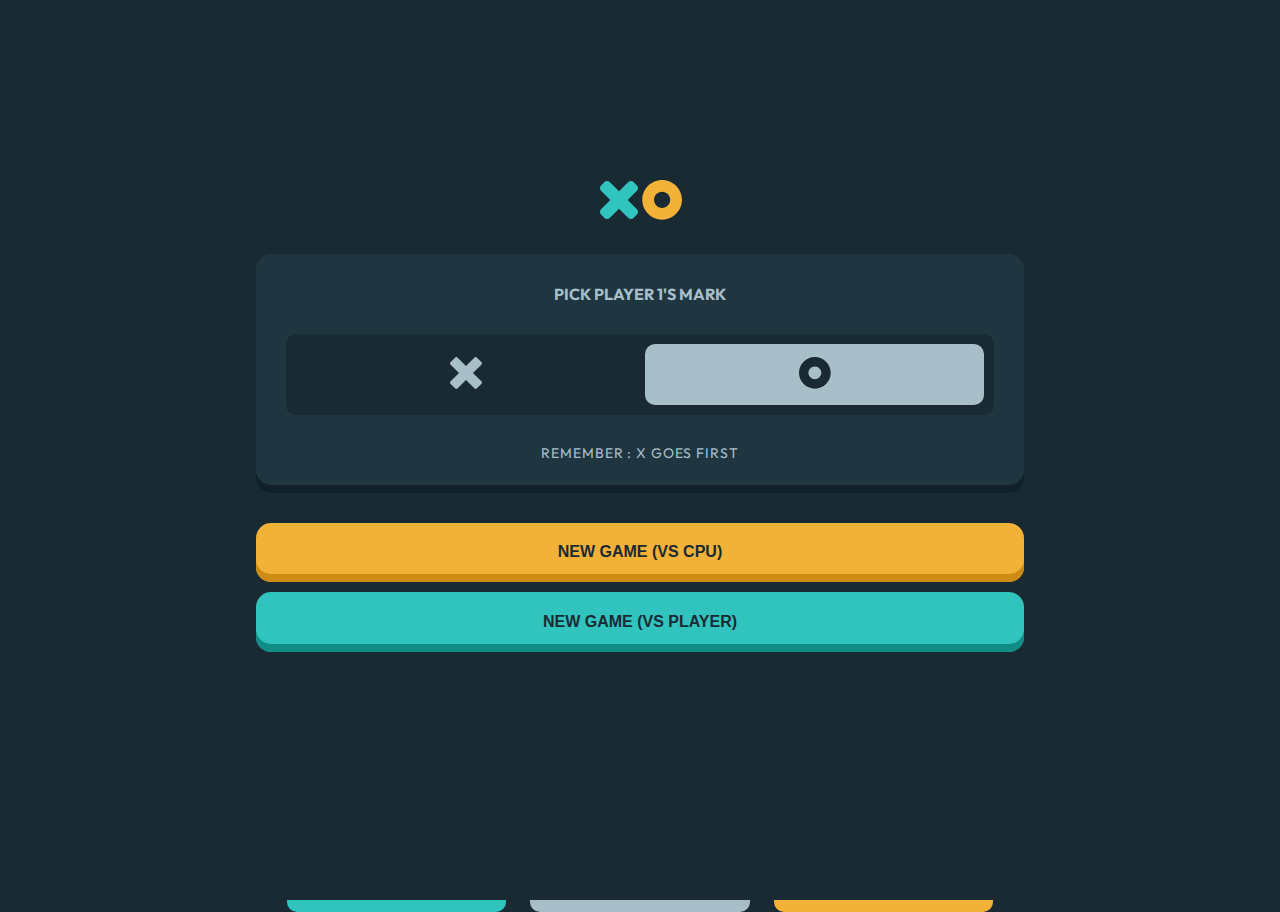
==== commit 539d3729: "feat(add):first commit" ====
--- a/homeGame.html
+++ b/homeGame.html
@@ -8,6 +8,7 @@
 		<title>Document</title>
 	</head>
 	<body>
+		<div class="opacity"></div>
 		<div class="full">
 		<header>
 			<nav>
@@ -27,34 +28,34 @@
 		<main>
 			<section class="area-game">
 				<div class="grid">
-					<button class="grid-case"></button>
-					<button class="grid-case"></button>
-					<button class="grid-case"></button>
-					<button class="grid-case"></button>
-					<button class="grid-case"></button>
-					<button class="grid-case"></button>
-					<button class="grid-case"></button>
-					<button class="grid-case"></button>
-					<button class="grid-case"></button>
+					<button class="grid-case"><img src="" alt=""></button>
+					<button class="grid-case"><img src="" alt=""></button>
+					<button class="grid-case"><img src="" alt=""></button>
+					<button class="grid-case"><img src="" alt=""></button>
+					<button class="grid-case"><img src="" alt=""></button>
+					<button class="grid-case"><img src="" alt=""></button>
+					<button class="grid-case"><img src="" alt=""></button>
+					<button class="grid-case"><img src="" alt=""></button>
+					<button class="grid-case"><img src="" alt=""></button>
 				</div>
 				<div class="tab-score">
 					<div class="first score-tab">
 						<span class="little-span">X (YOU)</span>
-						<span class="gras-span">14</span>
+						<span class="gras-span spanX">0</span>
 					</div>
 					<div class="second score-tab">
 						<span class="little-span">TIES</span>
-						<span class="gras-span">32</span>
+						<span class="gras-span spanTies">0</span>
 					</div>
 					<div class="third score-tab">
 						<span class="little-span">O (CPU)</span>
-						<span class="gras-span">32</span>
+						<span class="gras-span spanO">0</span>
 					</div>
 				</div>
 			</section>
 		</main>
 	</div>
-	<!-- <!-- <div class="first-banderole">
+	<!-- <div class="first-banderole">
 		<span>OH NO, YOU LOST...</span>
 		<div class="img-text">
 			<img src="./assets/oval-orange.svg" alt="oval-orange">
@@ -86,39 +87,67 @@
 			<button class="orange">YES, RESTART</button>
 		</div>
 	</div> -->
-	<!-- <div class="four-banderole">
+	<div class="four-banderole">
 		<span>PLAYER 1 WIN!</span>
 		<div class="img-text">
 			<img src="./assets/oval-orange.svg" alt="oval-orange">
 			<p>TAKES THE ROUND</p>
 		</div>
 		<div class="btn-band">
-			<button class="silver">QUIT</button>
-			<button class="orange">NEXT ROUND	</button>
+			<button class="silver quit">QUIT</button>
+			<button class="orange cont">NEXT ROUND	</button>
 		</div>
-	</div> -->
-	<!-- <div class="five-banderole">
+	</div> 
+ <div class="five-banderole">
 		<span>PLAYER 2 WIN!</span>
 		<div class="img-text">
 			<img src="./assets/croix-color-blue.svg" alt="croix-blue">
 			<p>TAKES THE ROUND</p>
 		</div>
 		<div class="btn-band">
-			<button class="silver">QUIT</button>
-			<button class="orange">NEXT ROUND	</button>
+			<button class="silver quit">QUIT</button>
+			<button class="orange cont">NEXT ROUND	</button>
 		</div>
-	</div> -->
-	<!-- <div class="six-banderole">
+	</div> 
+	<div class="six-banderole">
 
 		<div class="img-text">
 
 			<p>ROUND TIED</p>
 		</div>
 		<div class="btn-band">
-			<button class="silver">QUIT</button>
-			<button class="orange">NEXT ROUND	</button>
+			<button class="silver quit">QUIT</button>
+			<button class="orange cont">NEXT ROUND	</button>
 		</div>
-	</div> -->
+	</div>
+	<div class="start-choose">
+		<article>
+			<div class="img-head">
+				<img src="./assets/croix-color-blue.svg" alt="croix" />
+				<img src="./assets/oval-orange.svg" alt="rond" />
+			</div>
+			<div class="btn-choose">
+				<span class="tilte">PICK PLAYER 1'S MARK</span>
+				<div class="btn-div">
+					<button class="croix-btn">
+						<img class="imgjsp" src="./assets/croix-silver.svg" alt="croix-selector" />
+					</button>
+					<button class="rond-btn">
+						<img class="imgjsp2" src="./assets/ronddeux.svg" alt="rond-selector" />
+					</button>
+				</div>
+				<span class="tilte-two">REMEMBER : X GOES FIRST</span>
+			</div>
+			<div class="footer">
+				<a href="#"
+					><button class="yellow-btn">NEW GAME (VS CPU)</button></a
+				>
+				<a href="#"
+					><button class="blue-btn">NEW GAME (VS PLAYER)</button></a
+				>
+			</div>
+		</article>
+	</div>
 	<script src="./script.js"></script>
 </body>
 </html>
--- a/homeBand.css
+++ b/homeBand.css
@@ -18,10 +18,35 @@
 	--light-yellow-hover: rgba(255, 200, 96, 1);
 }
 
-
 .first-banderole{
-    position: absolute;
-    display: flex;
+    display: none;
+    z-index: 2;
+}
+
+.second-banderole{
+    z-index: 2;
+    display: none;
+}
+.third-banderole{
+    z-index: 2;
+    display: none;
+}
+.four-banderole{
+    z-index: 2;
+    display: none;
+}
+.five-banderole{
+    z-index: 2;
+    display: none;
+}
+.six-banderole{
+    z-index: 2;
+    display: none;
+}
+
+
+.first-banderole{
+    position: absolute;
     flex-direction: column;
     width: 100%;
     justify-content: center;
@@ -40,7 +65,6 @@
 }
 .second-banderole {
     position: absolute;
-    display: flex;
     flex-direction: column;
     width: 100%;
     justify-content: center;
@@ -142,7 +166,6 @@
 
 .third-banderole{
     position: absolute;
-    display: flex;
     flex-direction: column;
     width: 100%;
     justify-content: center;
@@ -211,13 +234,13 @@
 
 .four-banderole{
     position: absolute;
-    display: flex;
-    flex-direction: column;
-    width: 100%;
-    justify-content: center;
-    align-items: center;
-    background-color: var(--semi-dark-navi);
-    top: 275px;
+    flex-direction: column;
+    width: 100%;
+    justify-content: center;
+    align-items: center;
+    background-color: var(--semi-dark-navi);
+    top: 35%;
+    left: 0;
     height: 30%;
     gap: 30px;
 	font-family: "Outfit", serif;
@@ -280,7 +303,6 @@
 
 .five-banderole{
     position: absolute;
-    display: flex;
     flex-direction: column;
     width: 100%;
     justify-content: center;
@@ -349,7 +371,6 @@
 
 .six-banderole{
     position: absolute;
-    display: flex;
     flex-direction: column;
     width: 100%;
     justify-content: center;
@@ -416,22 +437,3 @@
     }
 }
 
-.first-banderole{
-    display: none;
-}
-
-.second-banderole{
-    display: none;
-}
-.third-banderole{
-    display: none;
-}
-.four-banderole{
-    display: none;
-}
-.five-banderole{
-    display: none;
-}
-.six-banderole{
-    display: none;
-}--- a/homeGame.css
+++ b/homeGame.css
@@ -15,7 +15,6 @@
 	--light-yellow: rgba(242, 177, 55, 1);
 	--light-yellow-hover: rgba(255, 200, 96, 1);
 }
-
 body {
 	background-color: var(--dark-navy);
 	font-family: "Outfit", serif;
@@ -23,6 +22,18 @@
 	flex-direction: column;
 	gap: 50px;
 	align-items: center;
+}
+
+.opacity{
+	position: absolute;
+	top: 0;
+	left: 0;
+	width: 100vw;
+	height: 100vh;
+	z-index: 1;
+	opacity: 50%;
+	background-color: black;
+	display: none;
 }
 
 header {
@@ -132,7 +143,150 @@
 	font-size: 14px;
 }
 
-@media screen and (min-width:768px) {
+/* start game part code  */
+.start-choose{
+	position: absolute;
+	top: 0;
+	left: 0;
+	bottom: 0;
+	right: 0;
+	display: flex;
+	justify-content: center;
+	background-color: var(--dark-navy);
+	align-items: center;
+}
+
+
+.start-choose article {
+	width: 90%;
+	height: 70%;
+	display: flex;
+	align-items: center;
+	flex-direction: column;
+	gap: 30px;
+}
+.start-choose .img-head img {
+	width: 40px;
+}
+
+.start-choose .btn-choose {
+	width: 100%;
+	border-radius: 15px;
+	box-shadow: 0px -8px 0px 0px rgba(16, 33, 42, 1) inset;
+	display: flex;
+	flex-direction: column;
+	color: var(--silver);
+	align-items: center;
+	background-color: var(--semi-dark-navi);
+	gap: 30px;
+	padding: 30px;
+	justify-content: center;
+}
+
+.start-choose .btn-choose button {
+	width: 50%;
+	padding: 13px;
+}
+.start-choose .croix-btn {
+	background-color: transparent;
+	border-radius: 10px;
+}
+.start-choose .rond-btn {
+	background-color: var(--silver);
+	border-radius: 10px;
+}
+
+.start-choose .tilte {
+	font-size: 16px;
+	font-weight: 700;
+}
+
+.start-choose .tilte-two {
+	font-size: 14px;
+	font-weight: 400;
+	line-height: 17.64px;
+	letter-spacing: 0.875px;
+	text-align: center;
+}
+
+.start-choose .btn-div {
+	width: 100%;
+	padding: 10px;
+	display: flex;
+	flex-direction: row;
+	gap: 10px;
+	border-radius: 10px;
+	background-color: var(--dark-navy);
+}
+
+.start-choose button {
+	cursor: pointer;
+	border: none;
+}
+
+.start-choose .footer {
+	display: flex;
+	flex-direction: column;
+	width: 100%;
+	gap: 10px;
+}
+
+.start-choose .yellow-btn {
+	background-color: var(--light-yellow);
+	color: var(--dark-navy);
+	padding: 1.3rem;
+	width: 100%;
+	margin: auto;
+	border-radius: 15px;
+	box-shadow: 0px -8px 0px 0px rgba(204, 139, 19, 1) inset;
+	font-size: 16px;
+	font-weight: 700;
+	text-align: center;
+}
+.start-choose .blue-btn {
+	background-color: var(--light-blue);
+	color: var(--dark-navy);
+	padding: 1.3rem;
+	border-radius: 15px;
+	width: 100%;
+	box-shadow: 0px -8px 0px 0px rgba(17, 140, 135, 1) inset;
+	font-size: 16px;
+	font-weight: 700;
+	text-align: center;
+}
+
+.start-choose .blue-btn:hover {
+	background-color: var(--light-blue-hover);
+}
+.start-choose .yellow-btn:hover {
+	background-color: var(--light-yellow-hover);
+}
+.start-choose .croix-btn:hover {
+	background-color: rgba(168, 191, 201, 0.05);
+}
+
+@media screen and (min-width: 768px) {
+	.start-choose article {
+		width: 60%;
+		height: 60%;
+	}
+	.start-choose .img-head img {
+		width: 40px;
+	}
+}
+
+@media screen and (min-width: 1440px) {
+	.start-choose article {
+		width: 35%;
+		height: 50%;
+	}
+	.start-choose .img-head img {
+		width: 40px;
+	}
+}
+
+
+@media screen and 	(min-width:768px) {
 	body{
 		display: flex;
 		flex-direction: column;
